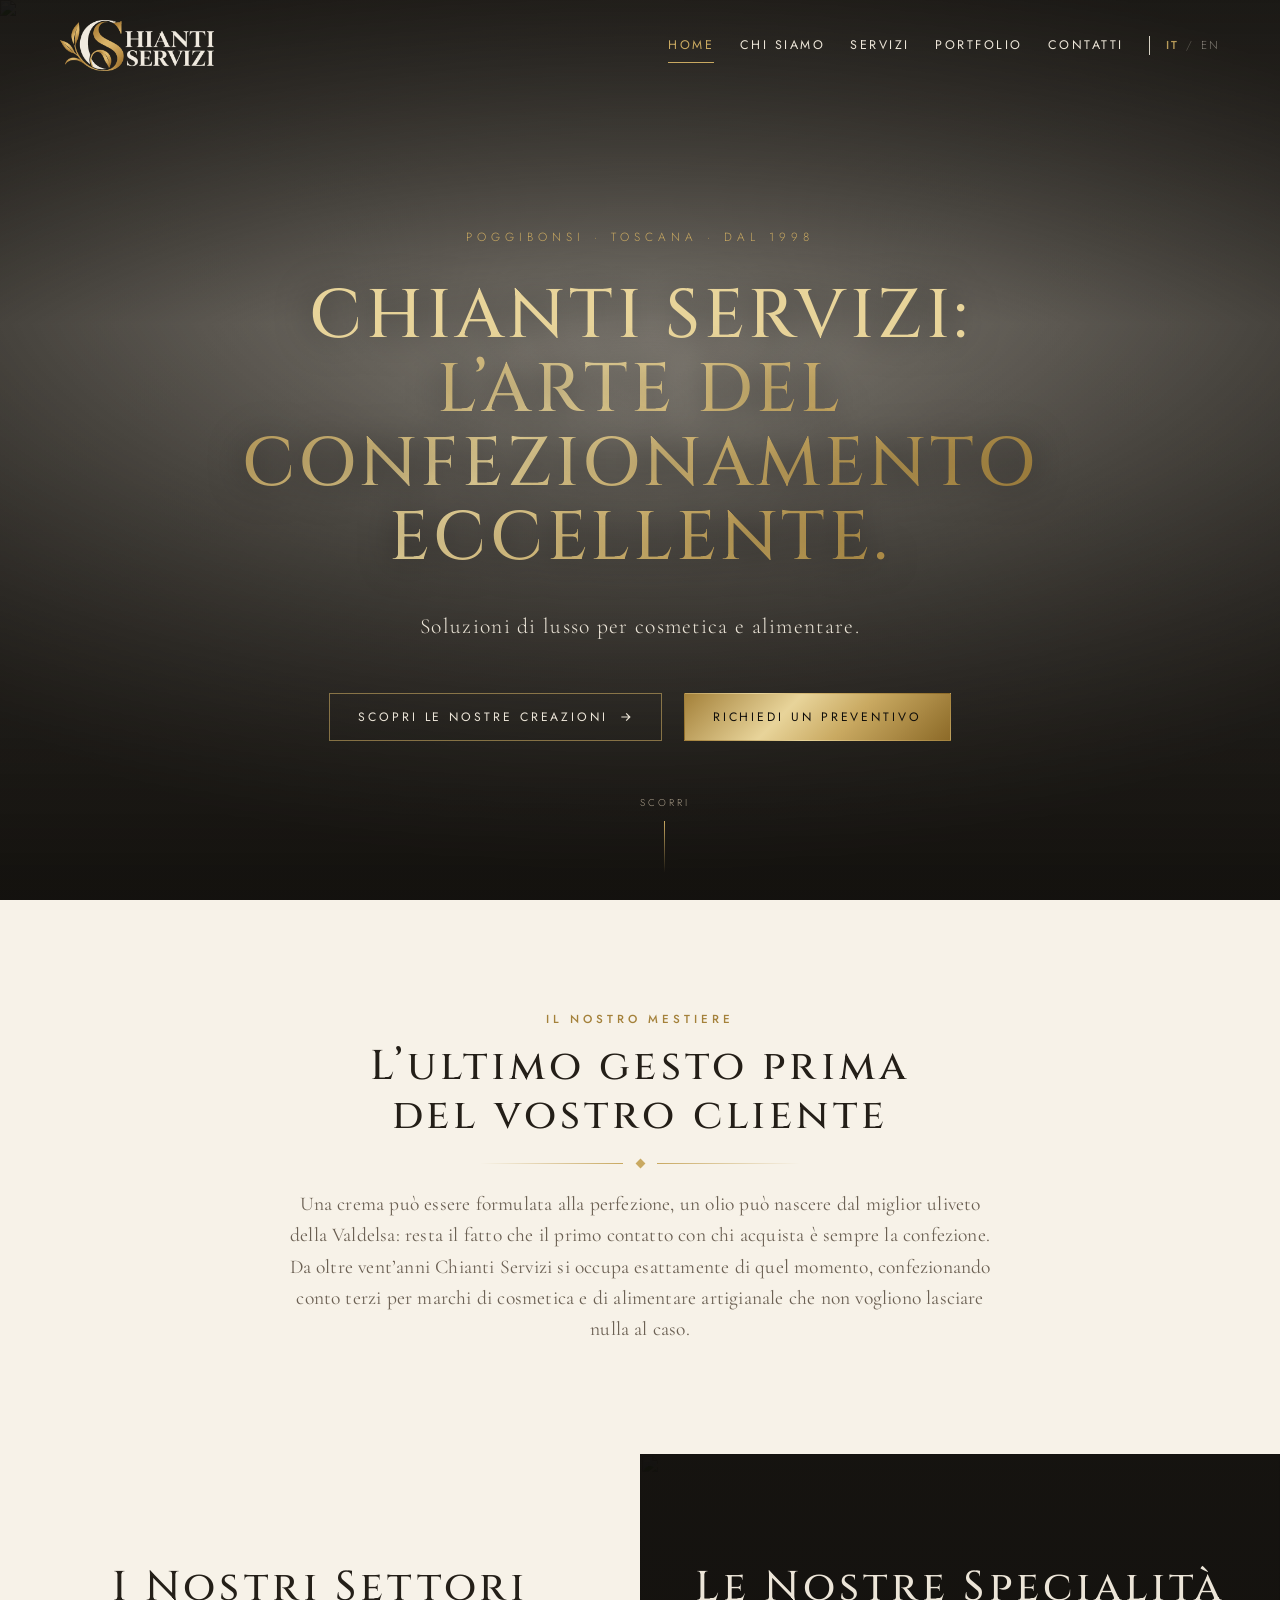
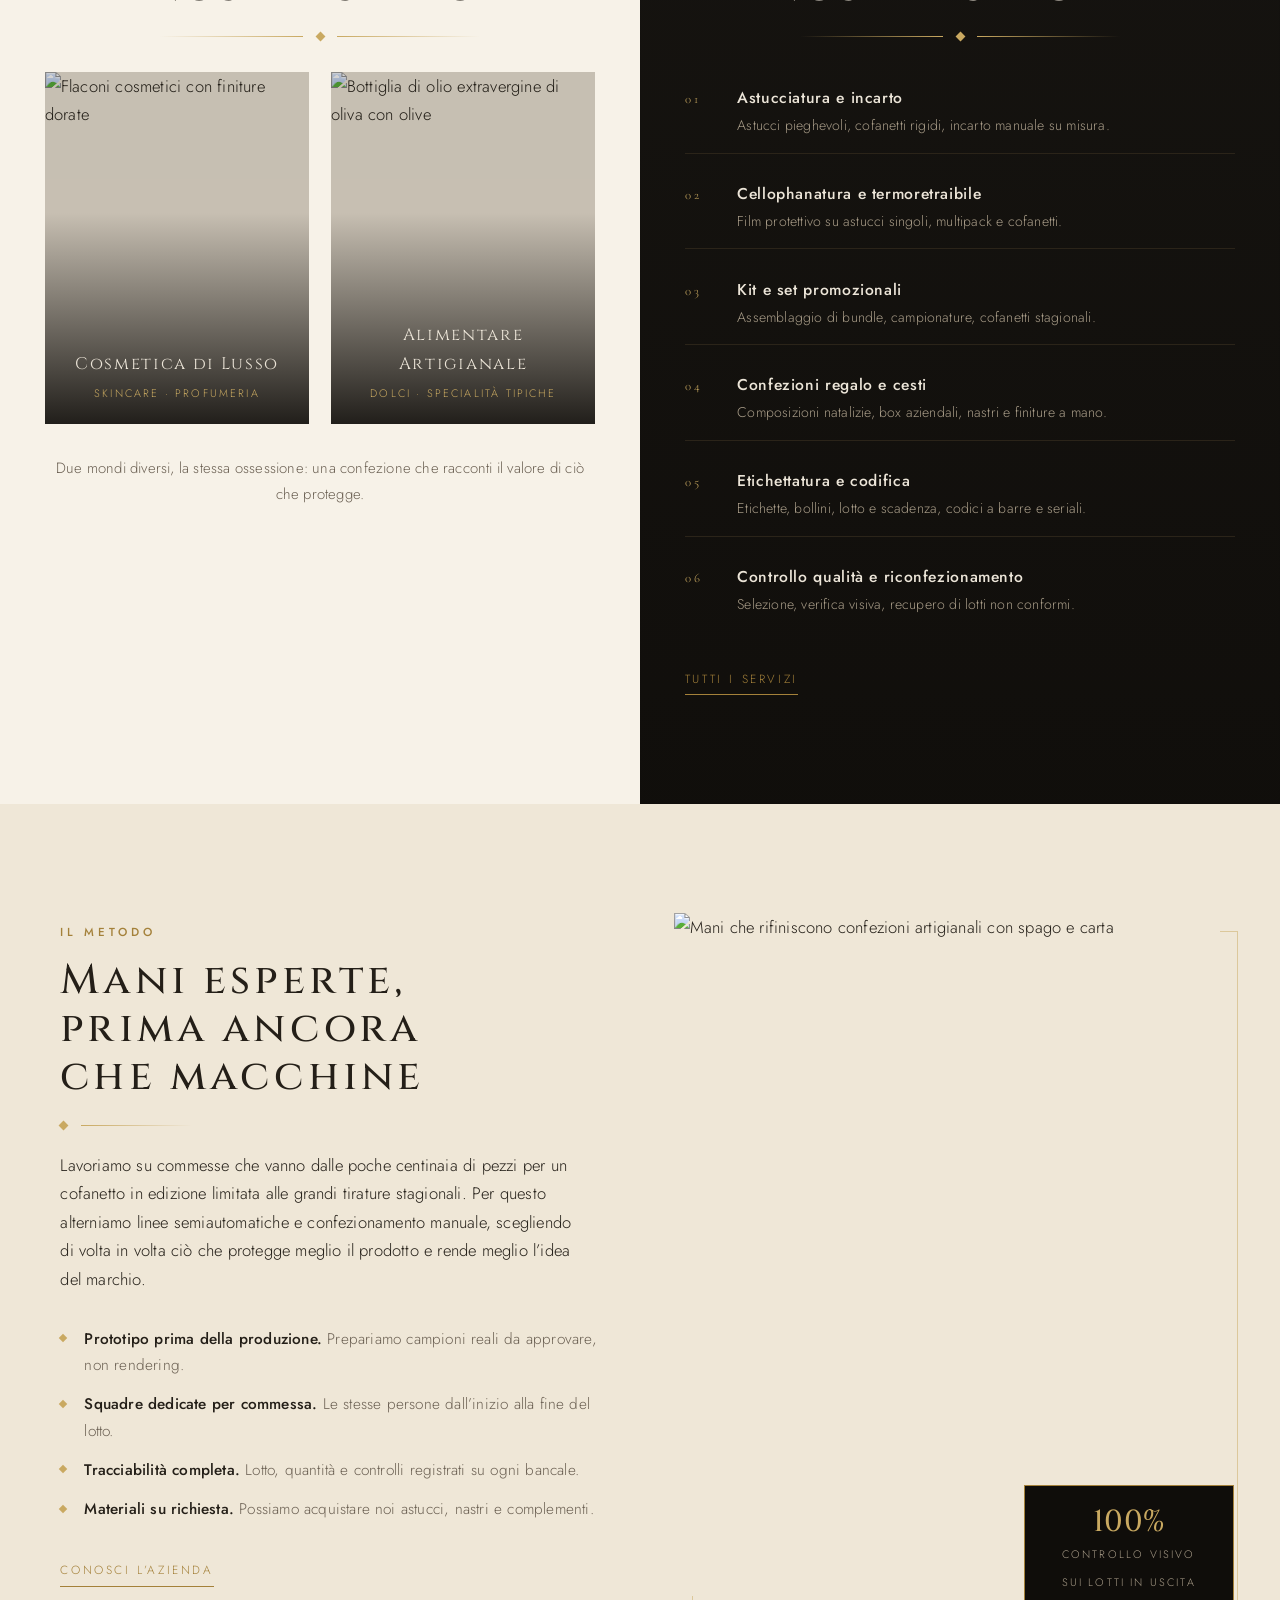
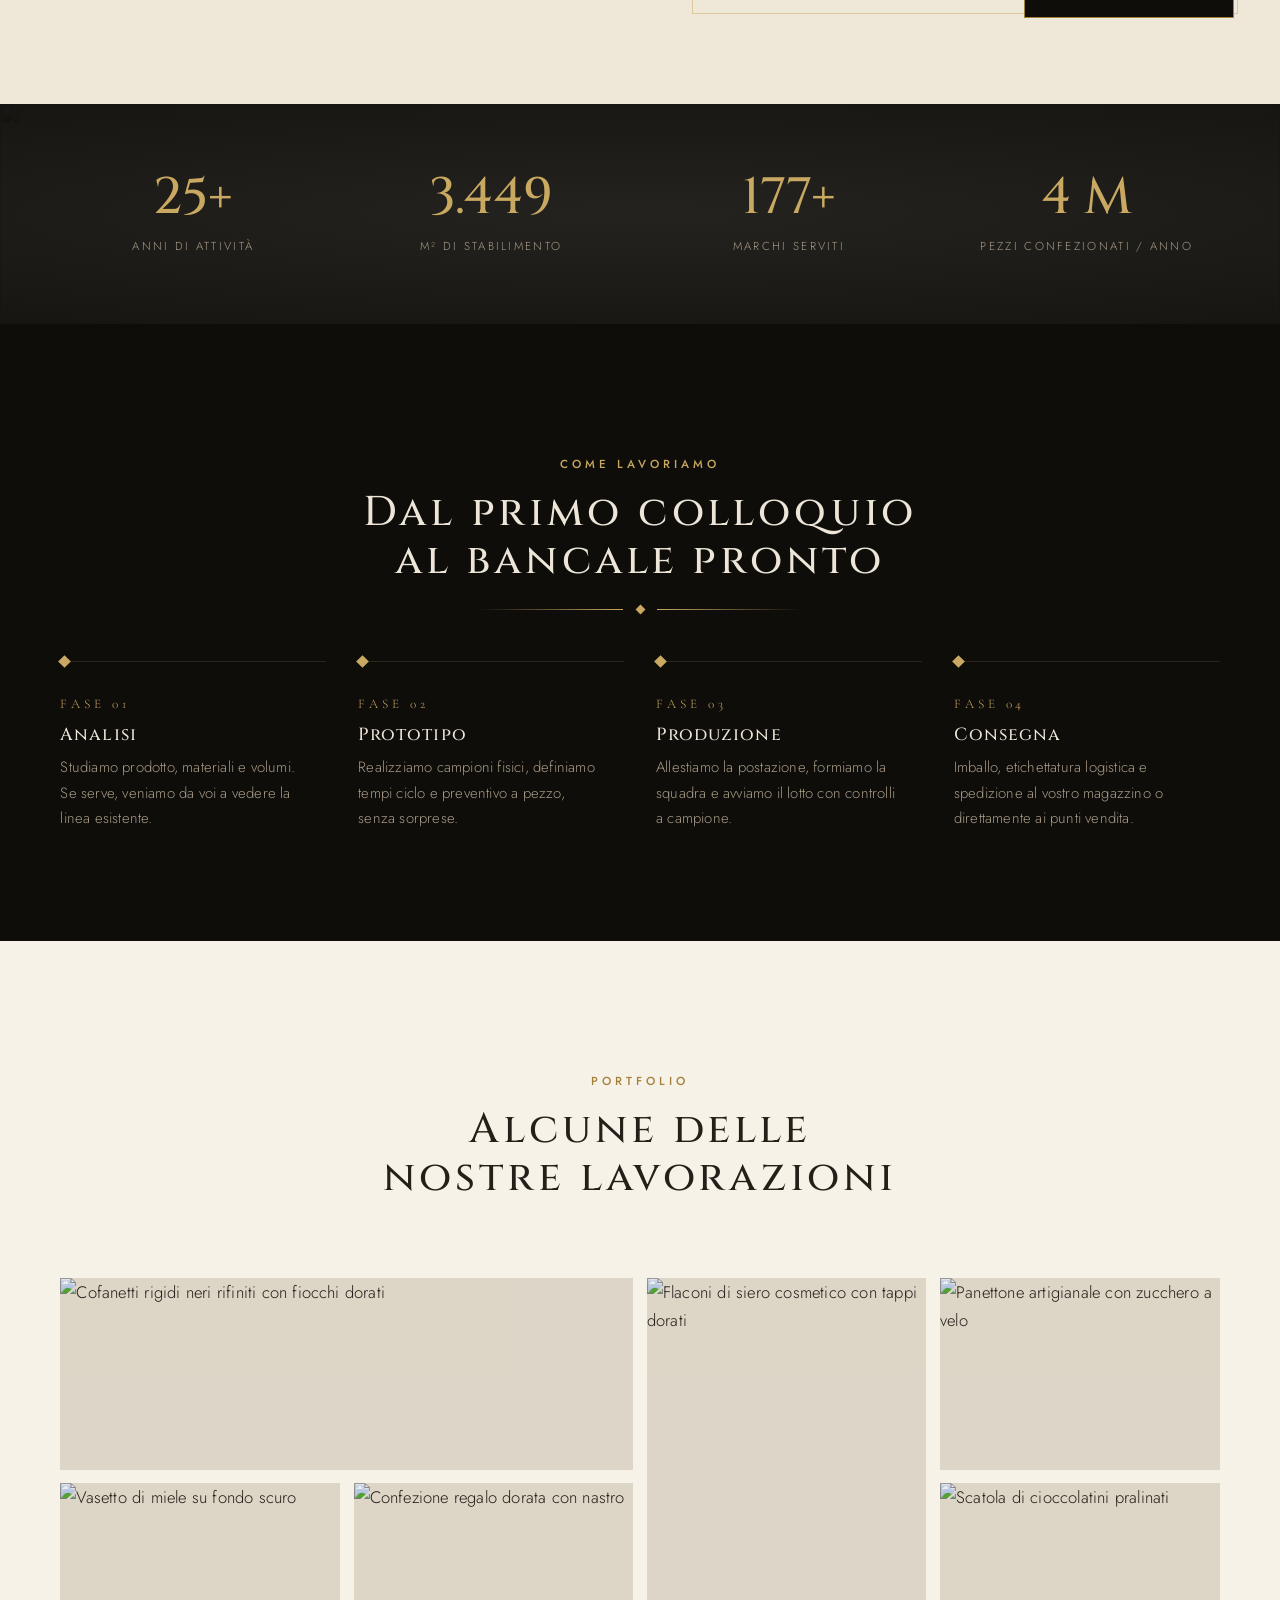
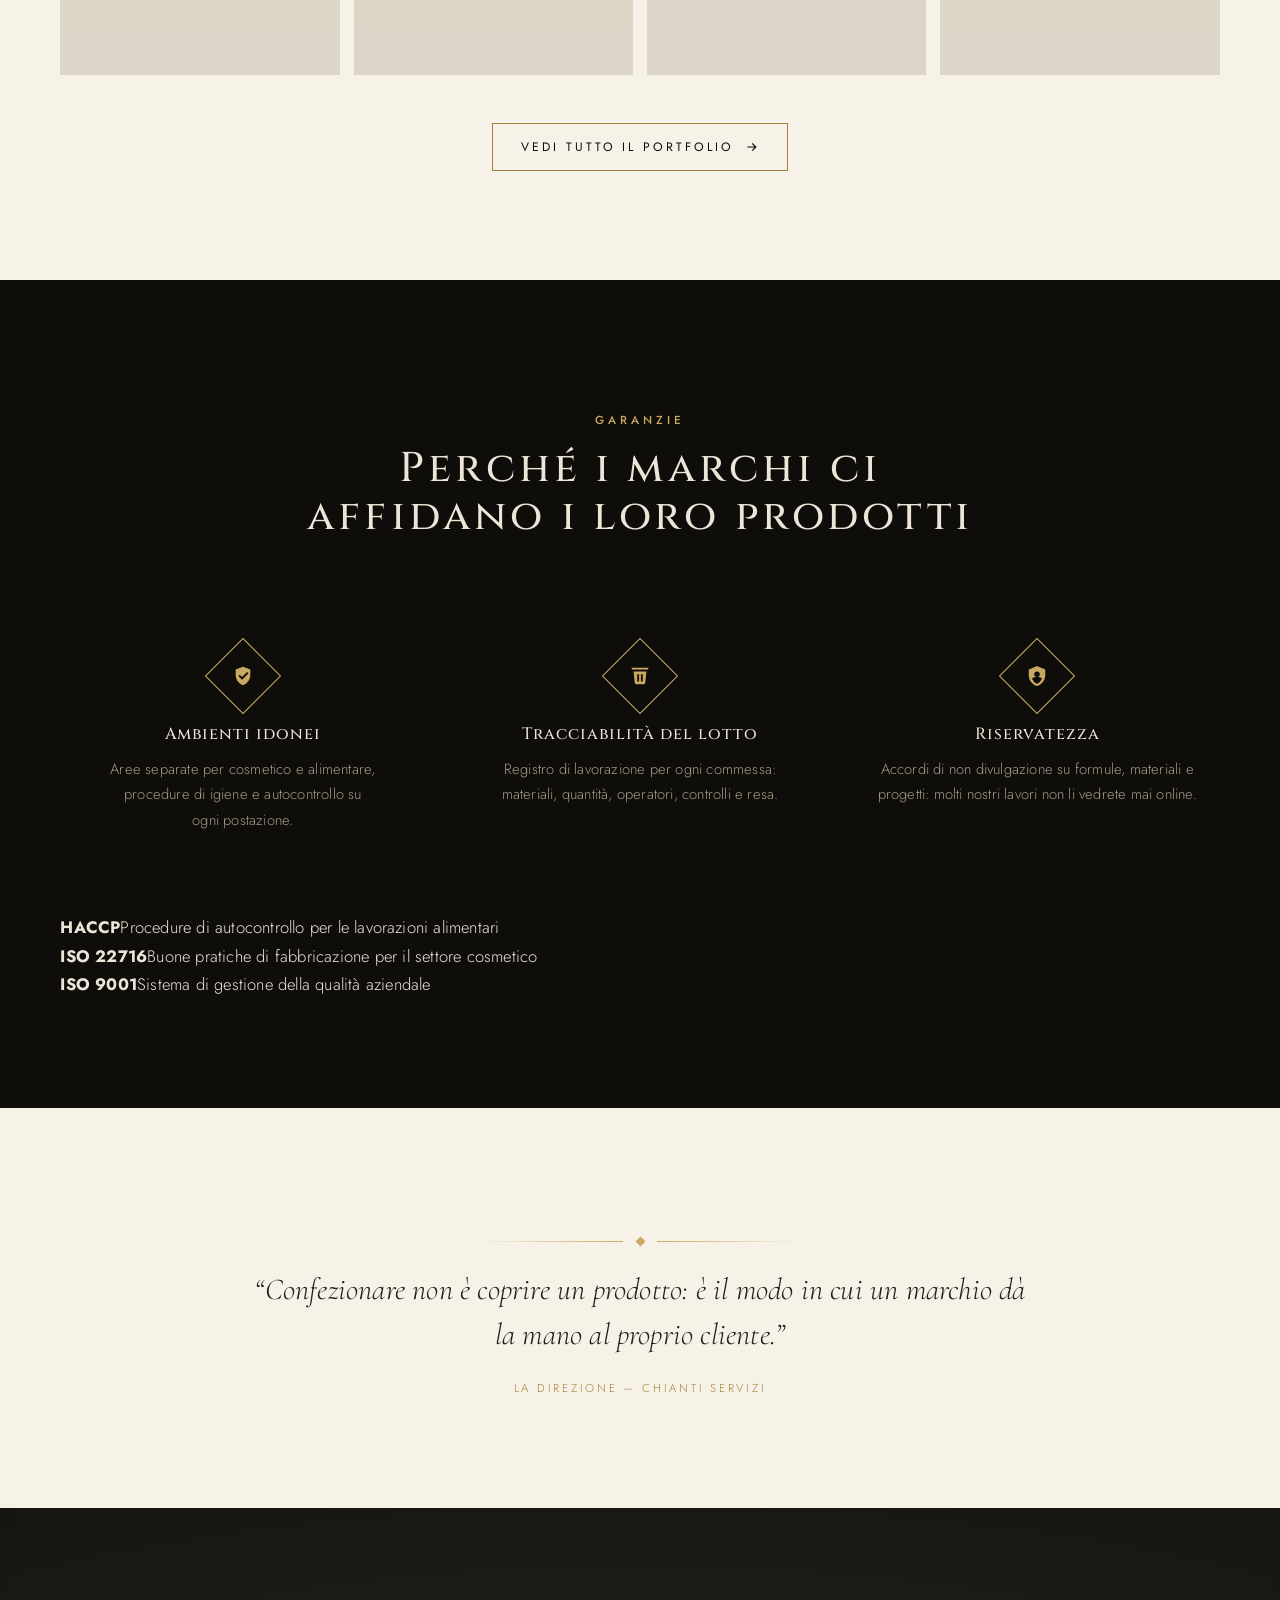
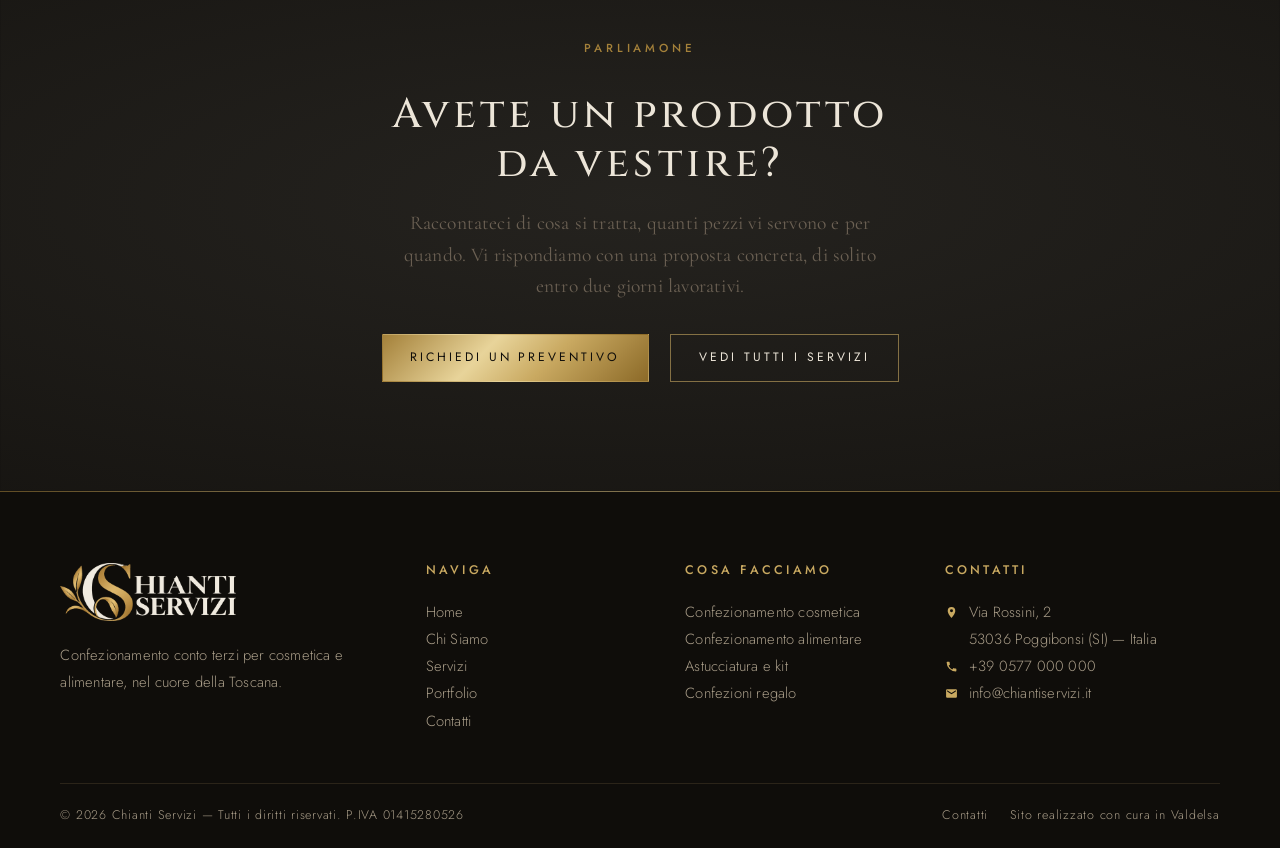
==== index.html @ 075366fb "primo push sito chianti servizi" ====
<!DOCTYPE html>
<html lang="it" class="no-js">
<head>
<meta charset="utf-8">
<meta name="viewport" content="width=device-width, initial-scale=1">
<title>Chianti Servizi | Packaging Eccellente | Cosmetica e Alimentare</title>
<meta name="description" content="Confezionamento conto terzi per cosmetica e alimentare a Poggibonsi (Siena). Astucciatura, cellophanatura, kit promozionali, cofanetti e confezioni regalo di pregio.">
<meta name="author" content="Chianti Servizi">
<meta name="theme-color" content="#0f0d0a">
<link rel="canonical" href="./index.html">
<link rel="alternate" hreflang="it" href="./index.html">
<link rel="alternate" hreflang="en" href="./en/index.html">
<link rel="icon" href="assets/img/favicon-32.png" sizes="32x32">
<link rel="apple-touch-icon" href="assets/img/apple-touch-icon.png">

<meta property="og:type" content="website">
<meta property="og:locale" content="it_IT">
<meta property="og:title" content="Chianti Servizi | L'arte del confezionamento eccellente">
<meta property="og:description" content="Soluzioni di confezionamento di lusso per cosmetica e alimentare, nel cuore della Toscana.">
<meta property="og:image" content="https://images.unsplash.com/photo-1632452479455-e3d5e3159b63?auto=format&fit=crop&w=1200&h=630&q=80">
<meta name="twitter:card" content="summary_large_image">

<link rel="preconnect" href="https://fonts.googleapis.com">
<link rel="preconnect" href="https://fonts.gstatic.com" crossorigin>
<link rel="preconnect" href="https://images.unsplash.com">
<link href="https://fonts.googleapis.com/css2?family=Cinzel:wght@400;500;600&family=Cormorant+Garamond:ital,wght@0,300;0,400;0,500;1,300;1,400&family=Jost:wght@300;400;500&display=swap" rel="stylesheet">

<link rel="stylesheet" href="assets/css/base.css">
<link rel="stylesheet" href="assets/css/layout.css">
<link rel="stylesheet" href="assets/css/components.css">
<link rel="stylesheet" href="assets/css/pages/home.css">
<script>document.documentElement.className = document.documentElement.className.replace('no-js', 'has-js');</script>

<script type="application/ld+json">
{
  "@context": "https://schema.org",
  "@type": "LocalBusiness",
  "name": "Chianti Servizi",
  "description": "Confezionamento conto terzi per il settore cosmetico e alimentare.",
  "address": {
    "@type": "PostalAddress",
    "streetAddress": "Via Rossini, 2",
    "postalCode": "53036",
    "addressLocality": "Poggibonsi",
    "addressRegion": "SI",
    "addressCountry": "IT"
  },
  "geo": { "@type": "GeoCoordinates", "latitude": 43.4686, "longitude": 11.1474 },
  "telephone": "+39 0577 000 000",
  "email": "info@chiantiservizi.it",
  "vatID": "01415280526",
  "areaServed": "IT",
  "knowsLanguage": ["it", "en"]
}
</script>
</head>

<body data-lang="it" data-base="./" data-page="home" data-header="over">

<div data-slot="header"></div>
<script src="assets/js/config.js"></script>
<script src="assets/js/layout.js"></script>

<noscript>
  <p class="noscript-nav">
    <a href="index.html">Home</a><a href="chi-siamo.html">Chi siamo</a><a href="servizi.html">Servizi</a><a href="portfolio.html">Portfolio</a><a href="contatti.html">Contatti</a>
  </p>
</noscript>

<main id="main">

  <!-- ============ HERO ============ -->
  <section class="hero">
    <div class="hero__media">
      <img src="https://images.unsplash.com/photo-1632452479455-e3d5e3159b63?auto=format&fit=crop&w=2000&q=80"
           alt="Flaconi e vasetti cosmetici con finiture dorate su fondo scuro" width="2000" height="1333" fetchpriority="high">
    </div>
    <div class="hero__content">
      <p class="hero__kicker">Poggibonsi &middot; Toscana &middot; dal 1998</p>
      <h1>Chianti Servizi: <span class="gold-text">l&rsquo;arte del confezionamento eccellente.</span></h1>
      <p class="hero__sub">Soluzioni di lusso per cosmetica e alimentare.</p>
      <div class="hero__actions">
        <a class="btn btn--light" href="portfolio.html">
          Scopri le nostre creazioni
          <svg viewBox="0 0 24 24" aria-hidden="true"><path d="M13 5l7 7-7 7-1.4-1.4 4.6-4.6H4v-2h12.2l-4.6-4.6z"/></svg>
        </a>
        <a class="btn btn--gold" href="contatti.html">Richiedi un preventivo</a>
      </div>
    </div>
    <a class="scroll-cue" href="#manifesto" aria-label="Scorri alla sezione successiva">
      <span>Scorri</span>
      <span class="scroll-cue__line" aria-hidden="true"></span>
    </a>
  </section>

  <!-- ============ MANIFESTO ============ -->
  <section class="sec sec--cream" id="manifesto">
    <div class="wrap wrap--narrow center">
      <p class="kicker" data-reveal>Il nostro mestiere</p>
      <h2 data-reveal style="--reveal-delay:80ms">L&rsquo;ultimo gesto prima del vostro cliente</h2>
      <div class="orn orn--tight" data-reveal style="--reveal-delay:140ms"><i></i></div>
      <p class="lead" data-reveal style="--reveal-delay:200ms">
        Una crema pu&ograve; essere formulata alla perfezione, un olio pu&ograve; nascere dal miglior uliveto della Valdelsa:
        resta il fatto che il primo contatto con chi acquista &egrave; sempre la confezione. Da oltre vent&rsquo;anni
        Chianti Servizi si occupa esattamente di quel momento, confezionando conto terzi per marchi
        di cosmetica e di alimentare artigianale che non vogliono lasciare nulla al caso.
      </p>
    </div>
  </section>

  <!-- ============ SETTORI + SPECIALITA ============ -->
  <section class="duo">

    <div class="duo__side duo__side--light">
      <div class="duo__inner">
        <h2 data-reveal>I Nostri Settori</h2>
        <div class="orn" data-reveal><i></i></div>
        <div class="sector-grid" data-reveal-stagger>
          <a class="sector" href="servizi.html#cosmetica" data-reveal>
            <img src="https://images.unsplash.com/photo-1631730359585-38a4935cbec4?auto=format&fit=crop&w=800&q=80"
                 alt="Flaconi cosmetici con finiture dorate" width="800" height="1067" loading="lazy">
            <span class="sector__label">Cosmetica di Lusso<small>Skincare &middot; Profumeria</small></span>
          </a>
          <a class="sector" href="servizi.html#alimentare" data-reveal>
            <img src="https://images.unsplash.com/photo-1474979266404-7eaacbcd87c5?auto=format&fit=crop&w=800&q=80"
                 alt="Bottiglia di olio extravergine di oliva con olive" width="800" height="1067" loading="lazy">
            <span class="sector__label">Alimentare Artigianale<small>Dolci &middot; Specialit&agrave; tipiche</small></span>
          </a>
        </div>
        <p class="duo__note" data-reveal>
          Due mondi diversi, la stessa ossessione: una confezione che racconti il valore di ci&ograve; che protegge.
        </p>
      </div>
    </div>

    <div class="duo__side duo__side--dark">
      <img class="duo__bg" src="https://images.unsplash.com/photo-1607344645866-009c320b63e0?auto=format&fit=crop&w=1200&q=70"
           alt="" aria-hidden="true" loading="lazy" width="1200" height="1200">
      <div class="duo__inner">
        <h2 data-reveal>Le Nostre Specialit&agrave;</h2>
        <div class="orn" data-reveal><i></i></div>
        <ul class="spec-list" data-reveal-stagger>
          <li class="spec" data-reveal><span class="spec__n">01</span><span class="spec__txt"><strong>Astucciatura e incarto</strong><span>Astucci pieghevoli, cofanetti rigidi, incarto manuale su misura.</span></span></li>
          <li class="spec" data-reveal><span class="spec__n">02</span><span class="spec__txt"><strong>Cellophanatura e termoretraibile</strong><span>Film protettivo su astucci singoli, multipack e cofanetti.</span></span></li>
          <li class="spec" data-reveal><span class="spec__n">03</span><span class="spec__txt"><strong>Kit e set promozionali</strong><span>Assemblaggio di bundle, campionature, cofanetti stagionali.</span></span></li>
          <li class="spec" data-reveal><span class="spec__n">04</span><span class="spec__txt"><strong>Confezioni regalo e cesti</strong><span>Composizioni natalizie, box aziendali, nastri e finiture a mano.</span></span></li>
          <li class="spec" data-reveal><span class="spec__n">05</span><span class="spec__txt"><strong>Etichettatura e codifica</strong><span>Etichette, bollini, lotto e scadenza, codici a barre e seriali.</span></span></li>
          <li class="spec" data-reveal><span class="spec__n">06</span><span class="spec__txt"><strong>Controllo qualit&agrave; e riconfezionamento</strong><span>Selezione, verifica visiva, recupero di lotti non conformi.</span></span></li>
        </ul>
        <p style="margin-top:var(--sp-4)"><a class="link-more" href="servizi.html">Tutti i servizi</a></p>
      </div>
    </div>

  </section>

  <!-- ============ METODO ============ -->
  <section class="sec sec--cream-soft">
    <div class="wrap">
      <div class="split split--rev-mobile">
        <div data-reveal>
          <p class="kicker">Il metodo</p>
          <h2>Mani esperte, prima ancora che macchine</h2>
          <div class="orn orn--left orn--tight"><i></i></div>
          <p style="margin-bottom:var(--sp-4)">
            Lavoriamo su commesse che vanno dalle poche centinaia di pezzi per un cofanetto in edizione limitata
            alle grandi tirature stagionali. Per questo alterniamo linee semiautomatiche e confezionamento manuale,
            scegliendo di volta in volta ci&ograve; che protegge meglio il prodotto e rende meglio l&rsquo;idea del marchio.
          </p>
          <ul class="list-check">
            <li><strong>Prototipo prima della produzione.</strong> Prepariamo campioni reali da approvare, non rendering.</li>
            <li><strong>Squadre dedicate per commessa.</strong> Le stesse persone dall&rsquo;inizio alla fine del lotto.</li>
            <li><strong>Tracciabilit&agrave; completa.</strong> Lotto, quantit&agrave; e controlli registrati su ogni bancale.</li>
            <li><strong>Materiali su richiesta.</strong> Possiamo acquistare noi astucci, nastri e complementi.</li>
          </ul>
          <p style="margin-top:var(--sp-4)"><a class="link-more" href="chi-siamo.html">Conosci l&rsquo;azienda</a></p>
        </div>
        <figure class="split__media split__frame" data-reveal style="--reveal-delay:120ms">
          <img src="https://images.unsplash.com/photo-1573568410388-4df3a20517b9?auto=format&fit=crop&w=1000&q=80"
               alt="Mani che rifiniscono confezioni artigianali con spago e carta" width="1000" height="1250" loading="lazy">
          <figcaption class="split__badge">
            <strong>100%</strong>
            <span>Controllo visivo sui lotti in uscita</span>
          </figcaption>
        </figure>
      </div>
    </div>
  </section>

  <!-- ============ NUMERI ============ -->
  <section class="sec sec--tight band">
    <img class="band__bg" src="https://images.unsplash.com/photo-1611547720347-c1ba6a7dfc8d?auto=format&fit=crop&w=1800&q=70"
         alt="" aria-hidden="true" loading="lazy" width="1800" height="1200">
    <div class="wrap">
      <div class="stats" data-reveal-stagger>
        <div class="stat" data-reveal>
          <div class="stat__value"><span data-count="25">25</span>+</div>
          <p class="stat__label">Anni di attivit&agrave;</p>
        </div>
        <div class="stat" data-reveal>
          <div class="stat__value"><span data-count="3500">3.500</span></div>
          <p class="stat__label">m&sup2; di stabilimento</p>
        </div>
        <div class="stat" data-reveal>
          <div class="stat__value"><span data-count="180">180</span>+</div>
          <p class="stat__label">Marchi serviti</p>
        </div>
        <div class="stat" data-reveal>
          <div class="stat__value"><span data-count="4">4</span> M</div>
          <p class="stat__label">Pezzi confezionati / anno</p>
        </div>
      </div>
    </div>
  </section>

  <!-- ============ PROCESSO ============ -->
  <section class="sec sec--dark">
    <div class="wrap">
      <div class="sec-head">
        <p class="kicker" data-reveal>Come lavoriamo</p>
        <h2 data-reveal>Dal primo colloquio al bancale pronto</h2>
        <div class="orn orn--tight" data-reveal><i></i></div>
      </div>
      <div class="steps" data-reveal-stagger>
        <article class="step" data-reveal>
          <span class="step__n">Fase 01</span>
          <h3>Analisi</h3>
          <p>Studiamo prodotto, materiali e volumi. Se serve, veniamo da voi a vedere la linea esistente.</p>
        </article>
        <article class="step" data-reveal>
          <span class="step__n">Fase 02</span>
          <h3>Prototipo</h3>
          <p>Realizziamo campioni fisici, definiamo tempi ciclo e preventivo a pezzo, senza sorprese.</p>
        </article>
        <article class="step" data-reveal>
          <span class="step__n">Fase 03</span>
          <h3>Produzione</h3>
          <p>Allestiamo la postazione, formiamo la squadra e avviamo il lotto con controlli a campione.</p>
        </article>
        <article class="step" data-reveal>
          <span class="step__n">Fase 04</span>
          <h3>Consegna</h3>
          <p>Imballo, etichettatura logistica e spedizione al vostro magazzino o direttamente ai punti vendita.</p>
        </article>
      </div>
    </div>
  </section>

  <!-- ============ PORTFOLIO PREVIEW ============ -->
  <section class="sec sec--cream">
    <div class="wrap">
      <div class="sec-head">
        <p class="kicker" data-reveal>Portfolio</p>
        <h2 data-reveal>Alcune delle nostre lavorazioni</h2>
        <div class="orn orn--tight" data-reveal><i></i></div>
      </div>
      <div class="mosaic" data-reveal>
        <a class="mosaic__wide" href="portfolio.html">
          <img src="https://images.unsplash.com/photo-1697717657359-46433ee8497c?auto=format&fit=crop&w=1200&q=80"
               alt="Cofanetti rigidi neri rifiniti con fiocchi dorati" width="1200" height="800" loading="lazy">
          <figcaption>Cofanetti rigidi</figcaption>
        </a>
        <a class="mosaic__tall" href="portfolio.html">
          <img src="https://images.unsplash.com/photo-1636740599648-ae84f705fc2e?auto=format&fit=crop&w=800&q=80"
               alt="Flaconi di siero cosmetico con tappi dorati" width="800" height="1200" loading="lazy">
          <figcaption>Sieri e skincare</figcaption>
        </a>
        <a href="portfolio.html">
          <img src="https://images.unsplash.com/photo-1481391145929-5bcf567d5211?auto=format&fit=crop&w=800&q=80"
               alt="Panettone artigianale con zucchero a velo" width="800" height="800" loading="lazy">
          <figcaption>Lievitati da ricorrenza</figcaption>
        </a>
        <a href="portfolio.html">
          <img src="https://images.unsplash.com/photo-1471943311424-646960669fbc?auto=format&fit=crop&w=800&q=80"
               alt="Vasetto di miele su fondo scuro" width="800" height="800" loading="lazy">
          <figcaption>Specialit&agrave; gastronomiche</figcaption>
        </a>
        <a href="portfolio.html">
          <img src="https://images.unsplash.com/photo-1513885045260-6b3086b24c17?auto=format&fit=crop&w=800&q=80"
               alt="Confezione regalo dorata con nastro" width="800" height="800" loading="lazy">
          <figcaption>Confezioni regalo</figcaption>
        </a>
        <a href="portfolio.html">
          <img src="https://images.unsplash.com/photo-1573013792262-761a3e17fb39?auto=format&fit=crop&w=800&q=80"
               alt="Scatola di cioccolatini pralinati" width="800" height="800" loading="lazy">
          <figcaption>Praline e cioccolato</figcaption>
        </a>
      </div>
      <p class="center" style="margin-top:var(--sp-5)">
        <a class="btn" href="portfolio.html">Vedi tutto il portfolio
          <svg viewBox="0 0 24 24" aria-hidden="true"><path d="M13 5l7 7-7 7-1.4-1.4 4.6-4.6H4v-2h12.2l-4.6-4.6z"/></svg>
        </a>
      </p>
    </div>
  </section>

  <!-- ============ QUALITA ============ -->
  <section class="sec sec--dark">
    <div class="wrap">
      <div class="sec-head">
        <p class="kicker" data-reveal>Garanzie</p>
        <h2 data-reveal>Perch&eacute; i marchi ci affidano i loro prodotti</h2>
        <div class="orn orn--tight" data-reveal><i></i></div>
      </div>
      <div class="quality" data-reveal-stagger>
        <div class="quality__item" data-reveal>
          <div class="icon-badge" style="margin-inline:auto">
            <svg viewBox="0 0 24 24" aria-hidden="true"><path d="M12 2 4 5v6c0 5 3.4 9.7 8 11 4.6-1.3 8-6 8-11V5l-8-3zm-1 14-4-4 1.4-1.4L11 13.2l5.6-5.6L18 9l-7 7z"/></svg>
          </div>
          <h3>Ambienti idonei</h3>
          <p>Aree separate per cosmetico e alimentare, procedure di igiene e autocontrollo su ogni postazione.</p>
        </div>
        <div class="quality__item" data-reveal>
          <div class="icon-badge" style="margin-inline:auto">
            <svg viewBox="0 0 24 24" aria-hidden="true"><path d="M3 3h18v2H3V3zm2 4h14l-1.2 12.1a2 2 0 0 1-2 1.9H8.2a2 2 0 0 1-2-1.9L5 7zm4 3v8h2v-8H9zm4 0v8h2v-8h-2z"/></svg>
          </div>
          <h3>Tracciabilit&agrave; del lotto</h3>
          <p>Registro di lavorazione per ogni commessa: materiali, quantit&agrave;, operatori, controlli e resa.</p>
        </div>
        <div class="quality__item" data-reveal>
          <div class="icon-badge" style="margin-inline:auto">
            <svg viewBox="0 0 24 24" aria-hidden="true"><path d="M12 1 3 5v6c0 5.5 3.8 10.7 9 12 5.2-1.3 9-6.5 9-12V5l-9-4zm0 6a3 3 0 1 1 0 6 3 3 0 0 1 0-6zm0 13.5c-2.5-.8-4.6-3.2-5.4-6 1.5-1 3.4-1.5 5.4-1.5s3.9.5 5.4 1.5c-.8 2.8-2.9 5.2-5.4 6z"/></svg>
          </div>
          <h3>Riservatezza</h3>
          <p>Accordi di non divulgazione su formule, materiali e progetti: molti nostri lavori non li vedrete mai online.</p>
        </div>
      </div>
      <div class="certs" style="margin-top:var(--sp-5)" data-reveal-stagger>
        <div class="cert" data-reveal><strong>HACCP</strong><span>Procedure di autocontrollo per le lavorazioni alimentari</span></div>
        <div class="cert" data-reveal><strong>ISO 22716</strong><span>Buone pratiche di fabbricazione per il settore cosmetico</span></div>
        <div class="cert" data-reveal><strong>ISO 9001</strong><span>Sistema di gestione della qualit&agrave; aziendale</span></div>
      </div>
    </div>
  </section>

  <!-- ============ CITAZIONE ============ -->
  <section class="sec sec--cream">
    <div class="wrap">
      <figure class="quote" data-reveal>
        <div class="orn orn--tight"><i></i></div>
        <blockquote>&ldquo;Confezionare non &egrave; coprire un prodotto: &egrave; il modo in cui un marchio d&agrave; la mano al proprio cliente.&rdquo;</blockquote>
        <figcaption>La direzione &mdash; Chianti Servizi</figcaption>
      </figure>
    </div>
  </section>

  <!-- ============ CTA ============ -->
  <section class="sec band">
    <img class="band__bg" src="https://images.unsplash.com/photo-1592903297149-37fb25202dfa?auto=format&fit=crop&w=1600&q=70"
         alt="" aria-hidden="true" loading="lazy" width="1600" height="1067">
    <div class="wrap">
      <div class="cta-final" data-reveal>
        <p class="kicker">Parliamone</p>
        <h2>Avete un prodotto da vestire?</h2>
        <p class="lead">Raccontateci di cosa si tratta, quanti pezzi vi servono e per quando. Vi rispondiamo con una proposta concreta, di solito entro due giorni lavorativi.</p>
        <div class="cta-actions">
          <a class="btn btn--gold" href="contatti.html">Richiedi un preventivo</a>
          <a class="btn btn--light" href="servizi.html">Vedi tutti i servizi</a>
        </div>
      </div>
    </div>
  </section>

</main>

<div data-slot="footer"></div>

<script src="assets/js/ui.js" defer></script>
</body>
</html>
---- assets/css/base.css ----
/* ============================================================
   CHIANTI SERVIZI — base.css
   Reset, design tokens, tipografia, utility.
   Caricato per primo su OGNI pagina.
   ============================================================ */

/* ---------- 1. Design tokens ---------- */
:root {
  /* Colori — fondo */
  --c-ink:        #0f0d0a;   /* nero caldo, sezioni scure */
  --c-ink-soft:   #171410;   /* nero elevato (card su scuro) */
  --c-ink-line:   #2b2419;   /* bordi su scuro */
  --c-cream:      #f7f2e8;   /* crema, sezioni chiare */
  --c-cream-soft: #efe7d7;   /* crema profonda (card su chiaro) */
  --c-cream-line: #ded2bb;   /* bordi su chiaro */

  /* Colori — oro */
  --c-gold:       #c9a961;
  --c-gold-deep:  #a4813a;
  --c-gold-light: #e8d49a;
  --grad-gold: linear-gradient(135deg, #a4813a 0%, #e8d49a 38%, #c9a961 62%, #8c6a28 100%);

  /* Colori — testo */
  --t-on-dark:      #ece5d8;
  --t-on-dark-mute: #a89c88;
  --t-on-light:     #241f18;
  --t-on-light-mute:#6b6053;

  /* Tipografia */
  --f-display: 'Cinzel', 'Trajan Pro', 'Times New Roman', serif;
  --f-serif:   'Cormorant Garamond', Georgia, 'Times New Roman', serif;
  --f-body:    'Jost', 'Segoe UI', system-ui, -apple-system, sans-serif;

  /* Scala fluida */
  --fs-hero:  clamp(1.72rem, .85rem + 4.3vw, 5rem);
  --fs-h1:    clamp(1.9rem, 1.2rem + 2.9vw, 3.5rem);
  --fs-h2:    clamp(1.55rem, 1.1rem + 1.9vw, 2.6rem);
  --fs-h3:    clamp(1.15rem, 0.98rem + 0.75vw, 1.5rem);
  --fs-lead:  clamp(1rem, 0.94rem + 0.36vw, 1.22rem);
  --fs-body:  clamp(0.95rem, 0.92rem + 0.16vw, 1.04rem);
  --fs-small: 0.82rem;
  --ls-display: 0.1em;
  --ls-kicker:  0.34em;

  /* Spaziature */
  --sp-1: 0.5rem;  --sp-2: 0.85rem; --sp-3: 1.35rem;
  --sp-4: 2rem;    --sp-5: 3rem;    --sp-6: 4.5rem;
  --sp-section: clamp(3.5rem, 2rem + 6vw, 7.5rem);
  --wrap: 1240px;
  --wrap-narrow: 800px;
  --gutter: clamp(1.15rem, 0.6rem + 2.4vw, 3rem);

  /* Altro */
  --header-h: 92px;
  --header-h-sticky: 68px;
  --radius: 2px;
  --shadow-soft: 0 18px 46px -22px rgba(0,0,0,.55);
  --shadow-lift: 0 30px 60px -26px rgba(0,0,0,.6);
  --ease: cubic-bezier(.22,.61,.36,1);
  --t-fast: .25s var(--ease);
  --t-med:  .45s var(--ease);
}

/* ---------- 2. Reset ---------- */
*, *::before, *::after { box-sizing: border-box; }
* { margin: 0; }
html {
  -webkit-text-size-adjust: 100%;
  scroll-behavior: smooth;
  scroll-padding-top: calc(var(--header-h-sticky) + 12px);
}
body {
  background: var(--c-cream);
  color: var(--t-on-light);
  font-family: var(--f-body);
  font-size: var(--fs-body);
  font-weight: 300;
  line-height: 1.72;
  letter-spacing: .012em;
  -webkit-font-smoothing: antialiased;
  text-rendering: optimizeLegibility;
  overflow-x: hidden;
}
img, picture, svg, video { display: block; max-width: 100%; }
img { height: auto; background: var(--c-cream-soft); }
input, button, textarea, select { font: inherit; color: inherit; }
button { background: none; border: 0; cursor: pointer; }
a { color: inherit; text-decoration: none; }
ul, ol { list-style: none; padding: 0; }
table { border-collapse: collapse; }
:focus-visible {
  outline: 2px solid var(--c-gold);
  outline-offset: 3px;
  border-radius: 2px;
}

/* ---------- 3. Tipografia ---------- */
h1, h2, h3, h4 {
  font-family: var(--f-display);
  font-weight: 500;
  line-height: 1.16;
  letter-spacing: var(--ls-display);
  text-wrap: balance;
}
h1 { font-size: var(--fs-h1); }
h2 { font-size: var(--fs-h2); }
h3 { font-size: var(--fs-h3); letter-spacing: .06em; }
p { text-wrap: pretty; }

.kicker {
  display: block;
  font-family: var(--f-body);
  font-size: clamp(.66rem, .6rem + .16vw, .76rem);
  font-weight: 500;
  letter-spacing: var(--ls-kicker);
  text-transform: uppercase;
  color: var(--c-gold-deep);
  margin-bottom: var(--sp-2);
}
.on-dark .kicker, .sec--dark .kicker { color: var(--c-gold); }

.lead {
  font-size: var(--fs-lead);
  font-family: var(--f-serif);
  font-weight: 400;
  line-height: 1.6;
  color: var(--t-on-light-mute);
  letter-spacing: .01em;
}
.sec--dark .lead, .on-dark .lead { color: var(--t-on-dark-mute); }

.gold-text {
  background: var(--grad-gold);
  -webkit-background-clip: text;
  background-clip: text;
  color: transparent;
}
.italic-accent {
  font-family: var(--f-serif);
  font-style: italic;
  font-weight: 400;
  letter-spacing: .01em;
  text-transform: none;
}

/* ---------- 3b. Niente scroll orizzontale ----------
   Gli elementi di una griglia hanno min-width:auto, cioe la larghezza
   minima del contenuto: una parola lunga come CONFEZIONAMENTO allargherebbe
   la griglia oltre lo schermo. Queste due regole lo impediscono. */
.hero__content, .duo__inner, .wrap,
.split > *, .grid > *, .stats > *, .steps > *, .ops > *, .values > *,
.flow > *, .faq-wrap > *, .contact-grid > *, .sector-block > * {
  min-width: 0;
}
h1, h2, h3, h4, p, li, dd, dt, td, th { overflow-wrap: break-word; }

/* ---------- 4. Utility ---------- */
.wrap { width: 100%; max-width: var(--wrap); margin-inline: auto; padding-inline: var(--gutter); }
.wrap--narrow { max-width: var(--wrap-narrow); }
.center { text-align: center; }
.sr-only {
  position: absolute; width: 1px; height: 1px; padding: 0;
  margin: -1px; overflow: hidden; clip: rect(0 0 0 0); white-space: nowrap; border: 0;
}
.skip-link {
  position: absolute; top: -100px; left: var(--sp-3); z-index: 999;
  background: var(--c-ink); color: var(--c-gold);
  padding: var(--sp-2) var(--sp-3); letter-spacing: .12em;
  font-size: var(--fs-small); text-transform: uppercase;
}
.skip-link:focus { top: var(--sp-2); }
.noscript-nav {
  background: var(--c-ink); color: var(--t-on-dark);
  padding: var(--sp-3) var(--gutter); text-align: center;
  font-size: var(--fs-small); letter-spacing: .1em; text-transform: uppercase;
}
.noscript-nav a { color: var(--c-gold); margin-inline: .6rem; }

/* ---------- 5. Sezioni ---------- */
.sec { padding-block: var(--sp-section); position: relative; }
.sec--tight { padding-block: calc(var(--sp-section) * .62); }
.sec--cream { background: var(--c-cream); }
.sec--cream-soft { background: var(--c-cream-soft); }
.sec--dark { background: var(--c-ink); color: var(--t-on-dark); }
.sec--dark h1, .sec--dark h2, .sec--dark h3 { color: var(--t-on-dark); }
.sec-head { max-width: 720px; margin-inline: auto; margin-bottom: var(--sp-5); text-align: center; }
.sec-head--left { margin-inline: 0; text-align: left; }
.sec-head p { margin-top: var(--sp-3); }

/* ---------- 6. Animazione di ingresso ---------- */
[data-reveal] {
  opacity: 0;
  transform: translateY(26px);
  transition: opacity .85s var(--ease), transform .85s var(--ease);
  transition-delay: var(--reveal-delay, 0ms);
}
[data-reveal].is-visible { opacity: 1; transform: none; }
.no-js [data-reveal] { opacity: 1; transform: none; }

@media (prefers-reduced-motion: reduce) {
  html { scroll-behavior: auto; }
  *, *::before, *::after {
    animation-duration: .01ms !important; animation-iteration-count: 1 !important;
    transition-duration: .01ms !important; scroll-behavior: auto !important;
  }
  [data-reveal] { opacity: 1; transform: none; }
}
---- assets/css/layout.css ----
/* ============================================================
   CHIANTI SERVIZI — layout.css
   Header, navigazione, menu mobile, footer, hero di pagina.
   Questi blocchi sono generati da assets/js/layout.js.
   ============================================================ */

/* ---------- Header ---------- */
.site-header {
  position: fixed; inset: 0 0 auto 0; z-index: 100;
  height: var(--header-h);
  display: flex; align-items: center;
  background: transparent;
  transition: height var(--t-med), background var(--t-med),
              box-shadow var(--t-med), border-color var(--t-med);
  border-bottom: 1px solid transparent;
}
.site-header__inner {
  width: 100%; max-width: var(--wrap); margin-inline: auto;
  padding-inline: var(--gutter);
  display: flex; align-items: center; justify-content: space-between; gap: var(--sp-3);
}
/* Su pagine con hero scuro parte trasparente, con testo chiaro */
.site-header--over { color: var(--t-on-dark); }
.site-header.is-stuck {
  height: var(--header-h-sticky);
  background: rgba(247,242,232,.96);
  backdrop-filter: blur(14px);
  -webkit-backdrop-filter: blur(14px);
  border-bottom-color: var(--c-cream-line);
  box-shadow: 0 10px 34px -28px rgba(0,0,0,.7);
  color: var(--t-on-light);
}
/* Pagine senza hero a tutto schermo: header solido da subito */
.site-header--solid {
  position: sticky; height: var(--header-h-sticky);
  background: rgba(247,242,232,.96);
  backdrop-filter: blur(14px); -webkit-backdrop-filter: blur(14px);
  border-bottom-color: var(--c-cream-line);
  color: var(--t-on-light);
}

/* ---------- Logo ----------
   Due file PNG con lettering scuro o chiaro: il contesto decide quale
   mostrare. Vedi logoMark() in assets/js/layout.js. */
.logo { display: flex; align-items: center; flex-shrink: 0; }
.logo__img {
  height: clamp(42px, 38px + 1vw, 54px); width: auto;
  background: none; /* il PNG e trasparente: niente placeholder dietro */
  transition: height var(--t-med);
}
.is-stuck .logo__img, .site-header--solid .logo__img { height: 38px; }
.logo__img--on-dark { display: none; }

/* fondi scuri: header trasparente sopra l'hero, footer, menu mobile */
.site-header--over:not(.is-stuck) .logo__img--on-dark,
.site-footer .logo__img--on-dark { display: block; }
.site-header--over:not(.is-stuck) .logo__img--on-light,
.site-footer .logo__img--on-light { display: none; }

.site-footer .logo__img { height: 58px; }

/* ---------- Nav desktop ---------- */
.nav { display: flex; align-items: center; gap: clamp(1rem, .3rem + 1.6vw, 2.1rem); }
.nav__link {
  position: relative;
  font-size: .78rem; font-weight: 400;
  letter-spacing: .2em; text-transform: uppercase;
  padding-block: .45rem; white-space: nowrap;
  transition: color var(--t-fast);
}
.nav__link::after {
  content: ''; position: absolute; left: 0; bottom: 0;
  width: 100%; height: 1px; background: var(--c-gold);
  transform: scaleX(0); transform-origin: right;
  transition: transform var(--t-med);
}
.nav__link:hover { color: var(--c-gold); }
.nav__link:hover::after { transform: scaleX(1); transform-origin: left; }
.nav__link.is-current { color: var(--c-gold-deep); }
.site-header--over:not(.is-stuck) .nav__link.is-current { color: var(--c-gold); }
.nav__link.is-current::after { transform: scaleX(1); }

/* ---------- Switcher lingua ---------- */
.lang {
  display: flex; align-items: center; gap: .45rem;
  font-size: .72rem; letter-spacing: .16em; text-transform: uppercase;
  padding-left: clamp(.6rem, .2rem + 1vw, 1.4rem);
  border-left: 1px solid currentColor;
  opacity: .9;
}
.lang__item { opacity: .55; transition: opacity var(--t-fast), color var(--t-fast); }
.lang__item:hover { opacity: 1; color: var(--c-gold); }
.lang__item.is-active { opacity: 1; color: var(--c-gold-deep); font-weight: 500; }
.site-header--over:not(.is-stuck) .lang__item.is-active { color: var(--c-gold); }
.lang__sep { opacity: .35; }

/* ---------- Toggle mobile ---------- */
.burger {
  display: none; width: 44px; height: 44px; position: relative; z-index: 210;
  margin-right: -10px;
}
.burger span {
  position: absolute; left: 10px; width: 24px; height: 1.5px;
  background: currentColor;
  transition: transform var(--t-med), opacity var(--t-fast), width var(--t-med);
}
.burger span:nth-child(1) { top: 16px; }
.burger span:nth-child(2) { top: 22px; width: 17px; }
.burger span:nth-child(3) { top: 28px; }
.is-menu-open .burger { color: var(--t-on-dark); }
.is-menu-open .burger span:nth-child(1) { transform: translateY(6px) rotate(45deg); }
.is-menu-open .burger span:nth-child(2) { opacity: 0; }
.is-menu-open .burger span:nth-child(3) { transform: translateY(-6px) rotate(-45deg); }

/* ---------- Menu mobile ---------- */
.mobile-menu {
  position: fixed; inset: 0; z-index: 200;
  background: var(--c-ink); color: var(--t-on-dark);
  display: flex; flex-direction: column; justify-content: center;
  padding: var(--sp-6) var(--gutter) var(--sp-5);
  opacity: 0; visibility: hidden;
  clip-path: circle(0% at calc(100% - 42px) 46px);
  transition: clip-path .6s var(--ease), opacity .35s var(--ease), visibility .6s;
}
.mobile-menu.is-open { opacity: 1; visibility: visible; clip-path: circle(150% at calc(100% - 42px) 46px); }
.mobile-menu__list { display: flex; flex-direction: column; gap: clamp(.4rem, .1rem + 1.4vh, 1rem); }
.mobile-menu__link {
  font-family: var(--f-display); font-size: clamp(1.35rem, 1rem + 3.2vw, 2.1rem);
  letter-spacing: .1em; text-transform: uppercase;
  padding-block: .3rem;
  opacity: 0; transform: translateX(-18px);
  transition: opacity .5s var(--ease), transform .5s var(--ease), color var(--t-fast);
}
.mobile-menu.is-open .mobile-menu__link { opacity: 1; transform: none; }
.mobile-menu__link.is-current, .mobile-menu__link:hover { color: var(--c-gold); }
.mobile-menu__foot {
  margin-top: var(--sp-5); padding-top: var(--sp-4);
  border-top: 1px solid var(--c-ink-line);
  display: flex; flex-wrap: wrap; gap: var(--sp-3) var(--sp-4);
  justify-content: space-between; align-items: center;
  font-size: var(--fs-small); letter-spacing: .1em;
}
.mobile-menu__foot a:hover { color: var(--c-gold); }
.mobile-menu .lang { border-left: 0; padding-left: 0; }

@media (max-width: 960px) {
  .nav, .site-header .lang { display: none; }
  .burger { display: block; }
}

/* ---------- Hero di pagina (pagine interne) ---------- */
.page-hero {
  position: relative; min-height: clamp(300px, 46vh, 460px);
  display: grid; align-items: end;
  padding-top: calc(var(--header-h-sticky) + var(--sp-5));
  padding-bottom: var(--sp-5);
  background: var(--c-ink); color: var(--t-on-dark); overflow: hidden;
}
.page-hero__bg {
  position: absolute; inset: 0; width: 100%; height: 100%;
  object-fit: cover; opacity: .42; filter: saturate(.72) contrast(1.05);
}
.page-hero::after {
  content: ''; position: absolute; inset: 0;
  background: linear-gradient(180deg, rgba(15,13,10,.86) 0%, rgba(15,13,10,.5) 45%, rgba(15,13,10,.94) 100%);
}
.page-hero__inner { position: relative; z-index: 2; }
.page-hero h1 { margin-top: var(--sp-2); }
.page-hero .lead { margin-top: var(--sp-3); max-width: 60ch; }

/* ---------- Breadcrumb ---------- */
.crumbs {
  font-size: .72rem; letter-spacing: .18em; text-transform: uppercase;
  color: var(--t-on-dark-mute); display: flex; flex-wrap: wrap; gap: .5rem; align-items: center;
}
.crumbs a:hover { color: var(--c-gold); }
.crumbs span[aria-hidden] { color: var(--c-gold); opacity: .65; }

/* ---------- Footer ---------- */
.site-footer {
  background: var(--c-ink); color: var(--t-on-dark);
  padding-top: var(--sp-6); position: relative;
}
.site-footer::before {
  content: ''; position: absolute; inset: 0 0 auto 0; height: 1px;
  background: var(--grad-gold); opacity: .55;
}
.footer-grid {
  display: grid; gap: var(--sp-5);
  grid-template-columns: 1.5fr 1fr 1fr 1.3fr;
  padding-bottom: var(--sp-5);
}
.footer-col h4 {
  font-size: .78rem; letter-spacing: .26em; text-transform: uppercase;
  color: var(--c-gold); margin-bottom: var(--sp-3);
  font-family: var(--f-body); font-weight: 500;
}
.footer-col p, .footer-col li { color: var(--t-on-dark-mute); font-size: .92rem; line-height: 1.85; }
.footer-col a { transition: color var(--t-fast); }
.footer-col a:hover { color: var(--c-gold); }
.footer-col .logo { margin-bottom: var(--sp-3); color: var(--t-on-dark); }
.footer-note { font-size: .86rem; color: var(--t-on-dark-mute); max-width: 34ch; }
.footer-contact li { display: flex; gap: .7rem; align-items: baseline; }
.footer-contact svg { width: 13px; flex-shrink: 0; fill: var(--c-gold); position: relative; top: 2px; }
.footer-bar {
  border-top: 1px solid var(--c-ink-line);
  padding-block: var(--sp-3);
  display: flex; flex-wrap: wrap; gap: var(--sp-2) var(--sp-4);
  justify-content: space-between; align-items: center;
  font-size: .78rem; color: var(--t-on-dark-mute); letter-spacing: .06em;
}
.footer-bar a:hover { color: var(--c-gold); }
.footer-bar__links { display: flex; flex-wrap: wrap; gap: var(--sp-3); }

@media (max-width: 900px) { .footer-grid { grid-template-columns: 1fr 1fr; } }
@media (max-width: 560px) { .footer-grid { grid-template-columns: 1fr; gap: var(--sp-4); } }

/* ---------- Back to top ---------- */
.to-top {
  position: fixed; right: clamp(1rem, .4rem + 1.6vw, 2rem);
  bottom: clamp(1rem, .4rem + 1.6vw, 2rem);
  width: 46px; height: 46px; z-index: 90;
  display: grid; place-items: center;
  background: var(--c-ink); color: var(--c-gold);
  border: 1px solid var(--c-gold-deep); border-radius: 50%;
  opacity: 0; transform: translateY(14px); pointer-events: none;
  transition: opacity var(--t-med), transform var(--t-med), background var(--t-fast);
}
.to-top.is-visible { opacity: .92; transform: none; pointer-events: auto; }
.to-top:hover { background: var(--c-gold-deep); color: var(--c-ink); }
.to-top svg { width: 15px; fill: currentColor; }
---- assets/css/components.css ----
/* ============================================================
   CHIANTI SERVIZI — components.css
   Elementi riutilizzati in piu pagine: bottoni, card, ornamenti,
   griglie, numeri, accordion, lightbox, form.
   ============================================================ */

/* ---------- Bottoni ---------- */
.btn {
  --btn-fg: var(--c-ink);
  --btn-bd: var(--c-gold-deep);
  position: relative; display: inline-flex; align-items: center; gap: .7rem;
  padding: 1.02em 2.3em;
  font-size: .76rem; font-weight: 400;
  letter-spacing: .24em; text-transform: uppercase;
  color: var(--btn-fg); border: 1px solid var(--btn-bd);
  background: transparent; overflow: hidden; isolation: isolate;
  transition: color var(--t-med), border-color var(--t-med);
}
.btn::before {
  content: ''; position: absolute; inset: 0; z-index: -1;
  background: var(--grad-gold);
  transform: translateY(101%); transition: transform var(--t-med);
}
.btn:hover::before { transform: none; }
.btn:hover { color: var(--c-ink); border-color: transparent; }
.btn svg { width: 14px; fill: currentColor; transition: transform var(--t-med); }
.btn:hover svg { transform: translateX(4px); }

.btn--gold { background: var(--grad-gold); color: var(--c-ink); border-color: transparent; }
.btn--gold::before { background: var(--c-ink); }
.btn--gold:hover { color: var(--c-gold-light); }
.btn--light { --btn-fg: var(--t-on-dark); --btn-bd: rgba(201,169,97,.6); }
.btn--sm { padding: .85em 1.7em; font-size: .7rem; }

.link-more {
  display: inline-flex; align-items: center; gap: .55rem;
  font-size: .74rem; letter-spacing: .22em; text-transform: uppercase;
  color: var(--c-gold-deep); padding-bottom: .3rem;
  border-bottom: 1px solid currentColor;
  transition: gap var(--t-fast), color var(--t-fast);
}
.link-more:hover { gap: 1rem; color: var(--c-gold); }
.sec--dark .link-more, .on-dark .link-more { color: var(--c-gold); }

/* ---------- Ornamenti ---------- */
.orn {
  display: flex; align-items: center; justify-content: center; gap: .85rem;
  color: var(--c-gold); margin-inline: auto; width: min(320px, 70%);
}
.orn::before, .orn::after {
  content: ''; height: 1px; flex: 1;
  background: linear-gradient(90deg, transparent, currentColor);
}
.orn::after { background: linear-gradient(90deg, currentColor, transparent); }
.orn i {
  width: 7px; height: 7px; background: currentColor;
  transform: rotate(45deg); flex-shrink: 0;
}
.orn--left { margin-inline: 0; justify-content: flex-start; width: 132px; }
.orn--left::before { display: none; }
.orn--tight { margin-block: var(--sp-3); }

.rule-gold { height: 1px; background: var(--grad-gold); opacity: .5; border: 0; }

/* ---------- Card generiche ---------- */
.card {
  position: relative; background: var(--c-cream);
  border: 1px solid var(--c-cream-line);
  padding: var(--sp-4);
  transition: transform var(--t-med), box-shadow var(--t-med), border-color var(--t-med);
}
.card:hover { transform: translateY(-5px); box-shadow: var(--shadow-soft); border-color: var(--c-gold); }
.sec--dark .card, .card--dark {
  background: var(--c-ink-soft); border-color: var(--c-ink-line); color: var(--t-on-dark);
}
.sec--dark .card:hover, .card--dark:hover { border-color: var(--c-gold-deep); }
.card h3 { margin-bottom: var(--sp-2); }
.card p { color: var(--t-on-light-mute); font-size: .95rem; }
.sec--dark .card p, .card--dark p { color: var(--t-on-dark-mute); }

.card__num {
  font-family: var(--f-serif); font-size: 2.6rem; line-height: 1;
  color: var(--c-gold); opacity: .55; display: block; margin-bottom: var(--sp-2);
}

/* Card con immagine + overlay */
.card-media {
  position: relative; display: block; overflow: hidden;
  background: var(--c-ink); color: var(--t-on-dark);
  aspect-ratio: 4 / 5;
}
.card-media img {
  position: absolute; inset: 0; width: 100%; height: 100%;
  object-fit: cover; opacity: .72;
  transition: transform 1.1s var(--ease), opacity var(--t-med);
}
.card-media::after {
  content: ''; position: absolute; inset: 0;
  background: linear-gradient(180deg, rgba(15,13,10,.1) 25%, rgba(15,13,10,.88) 100%);
}
.card-media:hover img { transform: scale(1.07); opacity: .85; }
.card-media__body {
  position: absolute; inset: auto 0 0 0; z-index: 2;
  padding: var(--sp-4); display: grid; gap: var(--sp-2);
}
.card-media__body h3 { color: var(--t-on-dark); }
.card-media__body p { color: var(--t-on-dark-mute); font-size: .93rem; }

/* ---------- Icone servizio ---------- */
.icon-badge {
  width: 54px; height: 54px; display: grid; place-items: center;
  border: 1px solid var(--c-gold-deep); color: var(--c-gold-deep);
  transform: rotate(45deg); margin-bottom: var(--sp-3);
}
.icon-badge svg { width: 22px; height: 22px; transform: rotate(-45deg); fill: currentColor; }
.sec--dark .icon-badge, .on-dark .icon-badge { border-color: var(--c-gold); color: var(--c-gold); }

/* ---------- Griglie ---------- */
.grid { display: grid; gap: var(--sp-4); }
.grid--2 { grid-template-columns: repeat(2, 1fr); }
.grid--3 { grid-template-columns: repeat(3, 1fr); }
.grid--4 { grid-template-columns: repeat(4, 1fr); }
@media (max-width: 900px) {
  .grid--3, .grid--4 { grid-template-columns: repeat(2, 1fr); }
}
@media (max-width: 600px) {
  .grid--2, .grid--3, .grid--4 { grid-template-columns: 1fr; }
}

/* Blocco testo + immagine affiancati */
.split {
  display: grid; gap: clamp(2rem, 1rem + 4vw, 5rem);
  grid-template-columns: 1fr 1fr; align-items: center;
}
.split--wide-text { grid-template-columns: 1.15fr .85fr; }
.split__media { position: relative; }
.split__media img { width: 100%; aspect-ratio: 4 / 5; object-fit: cover; }
.split__media--tall img { aspect-ratio: 3 / 4; }
.split__media--wide img { aspect-ratio: 5 / 4; }
.split__frame::before {
  content: ''; position: absolute; inset: 18px -18px -18px 18px;
  border: 1px solid var(--c-gold); opacity: .5; z-index: -1;
}
.split__media { z-index: 1; }
.split__badge {
  position: absolute; right: -14px; bottom: -22px;
  background: var(--c-ink); color: var(--c-gold);
  border: 1px solid var(--c-gold-deep);
  padding: var(--sp-3) var(--sp-4); text-align: center; max-width: 210px;
}
.split__badge strong {
  display: block; font-family: var(--f-display); font-size: 1.9rem;
  font-weight: 500; line-height: 1;
}
.split__badge span {
  font-size: .68rem; letter-spacing: .2em; text-transform: uppercase;
  color: var(--t-on-dark-mute);
}
@media (max-width: 860px) {
  .split, .split--wide-text { grid-template-columns: 1fr; }
  .split--rev-mobile .split__media { order: -1; }
  .split__badge { right: auto; left: var(--sp-3); }
}

/* ---------- Elenchi con spunta ----------
   Il rombo e posizionato in assoluto: cosi il testo resta un flusso
   inline normale e <strong> non diventa un elemento flex a se stante. */
.list-check { display: grid; gap: .8rem; }
.list-check li {
  position: relative; padding-left: 1.5rem;
  font-size: .96rem; color: var(--t-on-light-mute);
}
.sec--dark .list-check li, .on-dark .list-check li { color: var(--t-on-dark-mute); }
.list-check li::before {
  content: ''; position: absolute; left: 0; top: .62em;
  width: 6px; height: 6px; background: var(--c-gold); transform: rotate(45deg);
}
.list-check strong { color: var(--t-on-light); font-weight: 500; }
.sec--dark .list-check strong, .on-dark .list-check strong { color: var(--t-on-dark); }

/* ---------- Fascia numeri ---------- */
.stats {
  display: grid; grid-template-columns: repeat(4, 1fr);
  gap: var(--sp-4); text-align: center;
}
.stat__value {
  font-family: var(--f-display); font-weight: 500;
  font-size: clamp(2rem, 1.3rem + 2.4vw, 3.2rem);
  line-height: 1; color: var(--c-gold);
}
.stat__label {
  margin-top: var(--sp-2); font-size: .72rem;
  letter-spacing: .2em; text-transform: uppercase; color: var(--t-on-dark-mute);
}
@media (max-width: 720px) { .stats { grid-template-columns: repeat(2, 1fr); gap: var(--sp-5) var(--sp-3); } }

/* Fascia con immagine di sfondo */
.band {
  position: relative; background: var(--c-ink); color: var(--t-on-dark); overflow: hidden;
}
.band__bg {
  position: absolute; inset: 0; width: 100%; height: 100%;
  object-fit: cover; opacity: .26; filter: saturate(.6);
}
.band::after {
  content: ''; position: absolute; inset: 0;
  background: radial-gradient(120% 80% at 50% 50%, rgba(15,13,10,.62) 0%, rgba(15,13,10,.93) 100%);
}
.band > .wrap { position: relative; z-index: 2; }

/* ---------- Timeline / processo ---------- */
.steps { display: grid; gap: var(--sp-4); grid-template-columns: repeat(4, 1fr); counter-reset: step; }
.step { position: relative; padding-top: var(--sp-4); counter-increment: step; }
.step::before {
  content: ''; position: absolute; top: 0; left: 0; right: 0; height: 1px;
  background: var(--c-ink-line);
}
.step::after {
  content: ''; position: absolute; top: -4px; left: 0;
  width: 9px; height: 9px; background: var(--c-gold); transform: rotate(45deg);
}
.step__n {
  font-family: var(--f-serif); font-size: .82rem; letter-spacing: .3em;
  color: var(--c-gold); text-transform: uppercase; display: block; margin-bottom: .6rem;
}
.step h3 { font-size: 1.1rem; margin-bottom: .6rem; }
.step p { font-size: .93rem; color: var(--t-on-dark-mute); }
@media (max-width: 900px) { .steps { grid-template-columns: repeat(2, 1fr); gap: var(--sp-5) var(--sp-4); } }
@media (max-width: 520px) { .steps { grid-template-columns: 1fr; } }

/* ---------- Accordion ---------- */
.acc { border-top: 1px solid var(--c-cream-line); }
.acc__item { border-bottom: 1px solid var(--c-cream-line); }
.acc__btn {
  width: 100%; display: flex; align-items: center; justify-content: space-between; gap: var(--sp-3);
  padding: var(--sp-3) 0; text-align: left;
  font-family: var(--f-display); font-size: 1.02rem; letter-spacing: .05em;
  transition: color var(--t-fast);
}
.acc__btn:hover { color: var(--c-gold-deep); }
.acc__ico { position: relative; width: 14px; height: 14px; flex-shrink: 0; }
.acc__ico::before, .acc__ico::after {
  content: ''; position: absolute; inset: 50% 0 auto 0; height: 1px;
  background: var(--c-gold-deep); transition: transform var(--t-med);
}
.acc__ico::after { transform: rotate(90deg); }
.acc__btn[aria-expanded="true"] .acc__ico::after { transform: rotate(0); }
.acc__panel { overflow: hidden; height: 0; transition: height var(--t-med); }
.acc__panel > div { padding-bottom: var(--sp-3); color: var(--t-on-light-mute); font-size: .96rem; max-width: 72ch; }

/* ---------- Lightbox ---------- */
.lb {
  position: fixed; inset: 0; z-index: 300;
  background: rgba(10,8,6,.96);
  display: grid; place-items: center; padding: clamp(1rem, 4vw, 3rem);
  opacity: 0; visibility: hidden; transition: opacity var(--t-med), visibility var(--t-med);
}
.lb.is-open { opacity: 1; visibility: visible; }
.lb__fig { max-width: min(1100px, 100%); max-height: 100%; display: grid; gap: var(--sp-3); }
.lb__fig img {
  max-height: 76vh; width: auto; margin-inline: auto; object-fit: contain;
  border: 1px solid var(--c-ink-line);
}
.lb__cap { text-align: center; color: var(--t-on-dark-mute); font-size: .88rem; letter-spacing: .08em; }
.lb__cap strong { display: block; color: var(--c-gold); font-family: var(--f-display); letter-spacing: .12em; margin-bottom: .3rem; }
.lb__btn {
  position: absolute; color: var(--t-on-dark); width: 48px; height: 48px;
  display: grid; place-items: center; border: 1px solid var(--c-ink-line);
  transition: color var(--t-fast), border-color var(--t-fast);
}
.lb__btn:hover { color: var(--c-gold); border-color: var(--c-gold-deep); }
.lb__btn svg { width: 16px; fill: currentColor; }
.lb__close { top: clamp(1rem, 3vw, 2rem); right: clamp(1rem, 3vw, 2rem); }
.lb__prev { left: clamp(.5rem, 2vw, 2rem); top: 50%; transform: translateY(-50%); }
.lb__next { right: clamp(.5rem, 2vw, 2rem); top: 50%; transform: translateY(-50%); }

/* ---------- Form ---------- */
.field { display: grid; gap: .5rem; margin-bottom: var(--sp-3); }
.field label {
  font-size: .7rem; letter-spacing: .2em; text-transform: uppercase; color: var(--t-on-light-mute);
}
.field .req { color: var(--c-gold-deep); }
.field input, .field textarea, .field select {
  width: 100%; padding: .85rem 1rem;
  background: var(--c-cream); color: var(--t-on-light);
  border: 1px solid var(--c-cream-line); border-radius: var(--radius);
  font-size: .96rem; font-weight: 300;
  transition: border-color var(--t-fast), background var(--t-fast);
}
.field textarea { min-height: 150px; resize: vertical; }
.field input:focus, .field textarea:focus, .field select:focus {
  outline: none; border-color: var(--c-gold); background: #fff;
}
.field input::placeholder, .field textarea::placeholder { color: #a79b88; }
.field--error input, .field--error textarea, .field--error select { border-color: #a4402f; }
.field__err { font-size: .78rem; color: #a4402f; letter-spacing: .04em; display: none; }
.field--error .field__err { display: block; }
.form-row { display: grid; gap: 0 var(--sp-3); grid-template-columns: 1fr 1fr; }
@media (max-width: 600px) { .form-row { grid-template-columns: 1fr; } }
.form-consent { display: flex; gap: .75rem; align-items: flex-start; margin-block: var(--sp-3); }
.form-consent input { width: 17px; height: 17px; margin-top: .25rem; accent-color: var(--c-gold-deep); flex-shrink: 0; }
.form-consent label { font-size: .84rem; letter-spacing: 0; text-transform: none; line-height: 1.6; }
.form-consent a { text-decoration: underline; text-underline-offset: 3px; }
.form-note { font-size: .82rem; color: var(--t-on-light-mute); margin-top: var(--sp-3); }
.form-status {
  margin-top: var(--sp-3); padding: var(--sp-3);
  border-left: 2px solid var(--c-gold); background: var(--c-cream-soft);
  font-size: .9rem; display: none;
}
.form-status.is-shown { display: block; }

/* ---------- Tag / filtri ---------- */
.filters { display: flex; flex-wrap: wrap; gap: .6rem; justify-content: center; margin-bottom: var(--sp-5); }
.filter {
  padding: .6em 1.4em; font-size: .72rem; letter-spacing: .18em; text-transform: uppercase;
  border: 1px solid var(--c-cream-line); color: var(--t-on-light-mute);
  transition: color var(--t-fast), border-color var(--t-fast), background var(--t-fast);
}
.filter:hover { border-color: var(--c-gold); color: var(--t-on-light); }
.filter.is-active { background: var(--c-ink); border-color: var(--c-ink); color: var(--c-gold); }

/* ---------- CTA finale ---------- */
.cta-final { text-align: center; position: relative; }
.cta-final h2 { max-width: 20ch; margin-inline: auto; }
.cta-final p { margin-block: var(--sp-3) var(--sp-4); max-width: 56ch; margin-inline: auto; }
.cta-actions { display: flex; flex-wrap: wrap; gap: var(--sp-3); justify-content: center; }
---- assets/css/pages/home.css ----
/* ============================================================
   CHIANTI SERVIZI — pages/home.css
   Stili usati solo dalla home: hero, blocco settori/specialita,
   mosaico portfolio.
   ============================================================ */

/* ---------- Hero ---------- */
.hero {
  position: relative; min-height: 100svh;
  display: grid; place-items: center;
  background: var(--c-ink); color: var(--t-on-dark);
  overflow: hidden; text-align: center;
  padding: calc(var(--header-h) + var(--sp-5)) var(--gutter) var(--sp-6);
}
.hero__media { position: absolute; inset: 0; }
.hero__media img {
  width: 100%; height: 100%; object-fit: cover;
  opacity: .72; filter: saturate(.85) contrast(1.04);
  transform: scale(1.06);
  animation: heroDrift 22s var(--ease) forwards;
}
@keyframes heroDrift { to { transform: scale(1); } }
.hero__media::after {
  content: ''; position: absolute; inset: 0;
  background:
    radial-gradient(86% 66% at 50% 44%, rgba(15,13,10,.2) 0%, rgba(15,13,10,.78) 80%),
    linear-gradient(180deg, rgba(15,13,10,.66) 0%, rgba(15,13,10,.08) 36%, rgba(15,13,10,.88) 100%);
}
.hero__content { position: relative; z-index: 2; max-width: 1000px; }
.hero__kicker {
  font-size: clamp(.64rem, .58rem + .2vw, .76rem);
  letter-spacing: .42em; text-transform: uppercase;
  color: var(--c-gold); margin-bottom: var(--sp-4);
  opacity: 0; animation: fadeUp 1s var(--ease) .25s forwards;
}
.hero h1 {
  font-size: var(--fs-hero);
  line-height: 1.08; letter-spacing: .055em;
  text-transform: uppercase; color: var(--c-gold-light);
  text-shadow: 0 2px 34px rgba(0,0,0,.6);
  opacity: 0; animation: fadeUp 1.1s var(--ease) .4s forwards;
}
.hero h1 .gold-text { display: inline-block; }
.hero__sub {
  margin: var(--sp-4) auto 0; max-width: 52ch;
  font-family: var(--f-serif); font-size: clamp(1.02rem, .95rem + .5vw, 1.35rem);
  color: var(--t-on-dark); letter-spacing: .06em; font-weight: 300;
  opacity: 0; animation: fadeUp 1.1s var(--ease) .62s forwards;
}
.hero__actions {
  margin-top: var(--sp-5); display: flex; gap: var(--sp-3);
  flex-wrap: wrap; justify-content: center;
  opacity: 0; animation: fadeUp 1.1s var(--ease) .82s forwards;
}
@keyframes fadeUp { from { opacity: 0; transform: translateY(26px); } to { opacity: 1; transform: none; } }

.scroll-cue {
  position: absolute; left: 50%; bottom: clamp(1.2rem, 3vh, 2.4rem); z-index: 3;
  transform: translateX(-50%);
  display: grid; justify-items: center; gap: .6rem;
  color: var(--t-on-dark-mute); font-size: .62rem;
  letter-spacing: .3em; text-transform: uppercase;
  opacity: 0; animation: fadeUp 1s var(--ease) 1.3s forwards;
}
.scroll-cue__line {
  width: 1px; height: 52px; background: linear-gradient(180deg, var(--c-gold), transparent);
  position: relative; overflow: hidden;
}
.scroll-cue__line::after {
  content: ''; position: absolute; top: -50%; left: 0; width: 1px; height: 50%;
  background: var(--c-gold-light); animation: cueRun 2.4s var(--ease) infinite;
}
@keyframes cueRun { to { top: 100%; } }
@media (prefers-reduced-motion: reduce) {
  .hero__kicker, .hero h1, .hero__sub, .hero__actions, .scroll-cue { opacity: 1; animation: none; }
  .hero__media img { animation: none; transform: none; }
}

/* ---------- Blocco doppio: settori + specialita ---------- */
.duo { display: grid; grid-template-columns: 1fr 1fr; align-items: stretch; }
.duo__side { padding: var(--sp-section) clamp(1.15rem, .4rem + 3vw, 4rem); }
.duo__side--light { background: var(--c-cream); }
.duo__side--dark { background: var(--c-ink); color: var(--t-on-dark); position: relative; overflow: hidden; }
.duo__side--dark .duo__bg {
  position: absolute; inset: 0; width: 100%; height: 100%;
  object-fit: cover; opacity: .16;
}
.duo__side--dark::after {
  content: ''; position: absolute; inset: 0;
  background: linear-gradient(180deg, rgba(15,13,10,.82), rgba(15,13,10,.96));
}
.duo__inner { position: relative; z-index: 2; max-width: 560px; }
.duo__side--light .duo__inner { margin-left: auto; }
.duo h2 { text-align: center; }
.duo .orn { margin-block: var(--sp-3) var(--sp-4); }

.sector-grid { display: grid; grid-template-columns: 1fr 1fr; gap: var(--sp-3); }
.sector {
  position: relative; display: block; overflow: hidden;
  aspect-ratio: 3 / 4; background: var(--c-ink);
}
.sector img {
  width: 100%; height: 100%; object-fit: cover; opacity: .82;
  transition: transform 1s var(--ease), opacity var(--t-med);
}
.sector::after {
  content: ''; position: absolute; inset: 0;
  background: linear-gradient(180deg, rgba(15,13,10,0) 40%, rgba(15,13,10,.9) 100%);
}
.sector:hover img { transform: scale(1.06); opacity: 1; }
.sector__label {
  position: absolute; inset: auto 0 0 0; z-index: 2;
  padding: var(--sp-3); text-align: center;
  font-family: var(--f-display); font-size: clamp(.86rem, .78rem + .34vw, 1.06rem);
  letter-spacing: .1em; color: var(--t-on-dark);
}
.sector__label small {
  display: block; margin-top: .3rem; font-family: var(--f-body);
  font-size: .68rem; letter-spacing: .2em; text-transform: uppercase; color: var(--c-gold);
}
.duo__note { margin-top: var(--sp-4); font-size: .93rem; color: var(--t-on-light-mute); text-align: center; }

.spec-list { display: grid; gap: var(--sp-2); }
.spec {
  display: flex; align-items: baseline; gap: var(--sp-3);
  padding-block: var(--sp-2);
  border-bottom: 1px solid var(--c-ink-line);
}
.spec:last-child { border-bottom: 0; }
.spec__n {
  font-family: var(--f-serif); font-size: .8rem; letter-spacing: .22em;
  color: var(--c-gold); min-width: 2.4em;
}
.spec__txt { font-size: .98rem; }
.spec__txt strong { display: block; font-weight: 500; letter-spacing: .04em; }
.spec__txt span { color: var(--t-on-dark-mute); font-size: .88rem; }

@media (max-width: 900px) {
  .duo { grid-template-columns: 1fr; }
  .duo__side--light .duo__inner, .duo__inner { margin-inline: auto; }
}

/* ---------- Mosaico portfolio ---------- */
.mosaic {
  display: grid; gap: var(--sp-2);
  grid-template-columns: repeat(4, 1fr);
  grid-auto-rows: clamp(120px, 15vw, 210px);
}
.mosaic a { position: relative; overflow: hidden; display: block; background: var(--c-ink); }
.mosaic img {
  width: 100%; height: 100%; object-fit: cover;
  transition: transform 1s var(--ease), opacity var(--t-med); opacity: .92;
}
.mosaic a:hover img { transform: scale(1.06); opacity: 1; }
.mosaic a::after {
  content: ''; position: absolute; inset: 0;
  background: linear-gradient(180deg, transparent 45%, rgba(15,13,10,.82));
  opacity: 0; transition: opacity var(--t-med);
}
.mosaic a:hover::after { opacity: 1; }
.mosaic figcaption {
  position: absolute; inset: auto 0 0 0; z-index: 2; padding: var(--sp-3);
  color: var(--t-on-dark); font-family: var(--f-display);
  font-size: .82rem; letter-spacing: .12em; text-transform: uppercase;
  transform: translateY(12px); opacity: 0;
  transition: transform var(--t-med), opacity var(--t-med);
}
.mosaic a:hover figcaption { transform: none; opacity: 1; }
.mosaic__tall { grid-row: span 2; }
.mosaic__wide { grid-column: span 2; }
@media (max-width: 860px) {
  .mosaic { grid-template-columns: repeat(2, 1fr); grid-auto-rows: 34vw; }
  .mosaic__wide { grid-column: span 2; }
}

/* ---------- Fascia qualita ---------- */
.quality { display: grid; gap: var(--sp-4); grid-template-columns: repeat(3, 1fr); }
.quality__item { text-align: center; padding: var(--sp-4) var(--sp-3); }
.quality__item h3 { font-size: 1.02rem; margin-bottom: var(--sp-2); }
.quality__item p { font-size: .92rem; color: var(--t-on-dark-mute); }
@media (max-width: 800px) { .quality { grid-template-columns: 1fr; } }

/* ---------- Citazione ---------- */
.quote { text-align: center; max-width: 780px; margin-inline: auto; }
.quote blockquote {
  font-family: var(--f-serif); font-style: italic;
  font-size: clamp(1.2rem, 1rem + 1.4vw, 1.9rem);
  line-height: 1.5; color: var(--t-on-light);
}
.sec--dark .quote blockquote { color: var(--t-on-dark); }
.quote figcaption {
  margin-top: var(--sp-3); font-size: .72rem;
  letter-spacing: .24em; text-transform: uppercase; color: var(--c-gold-deep);
}
.sec--dark .quote figcaption { color: var(--c-gold); }
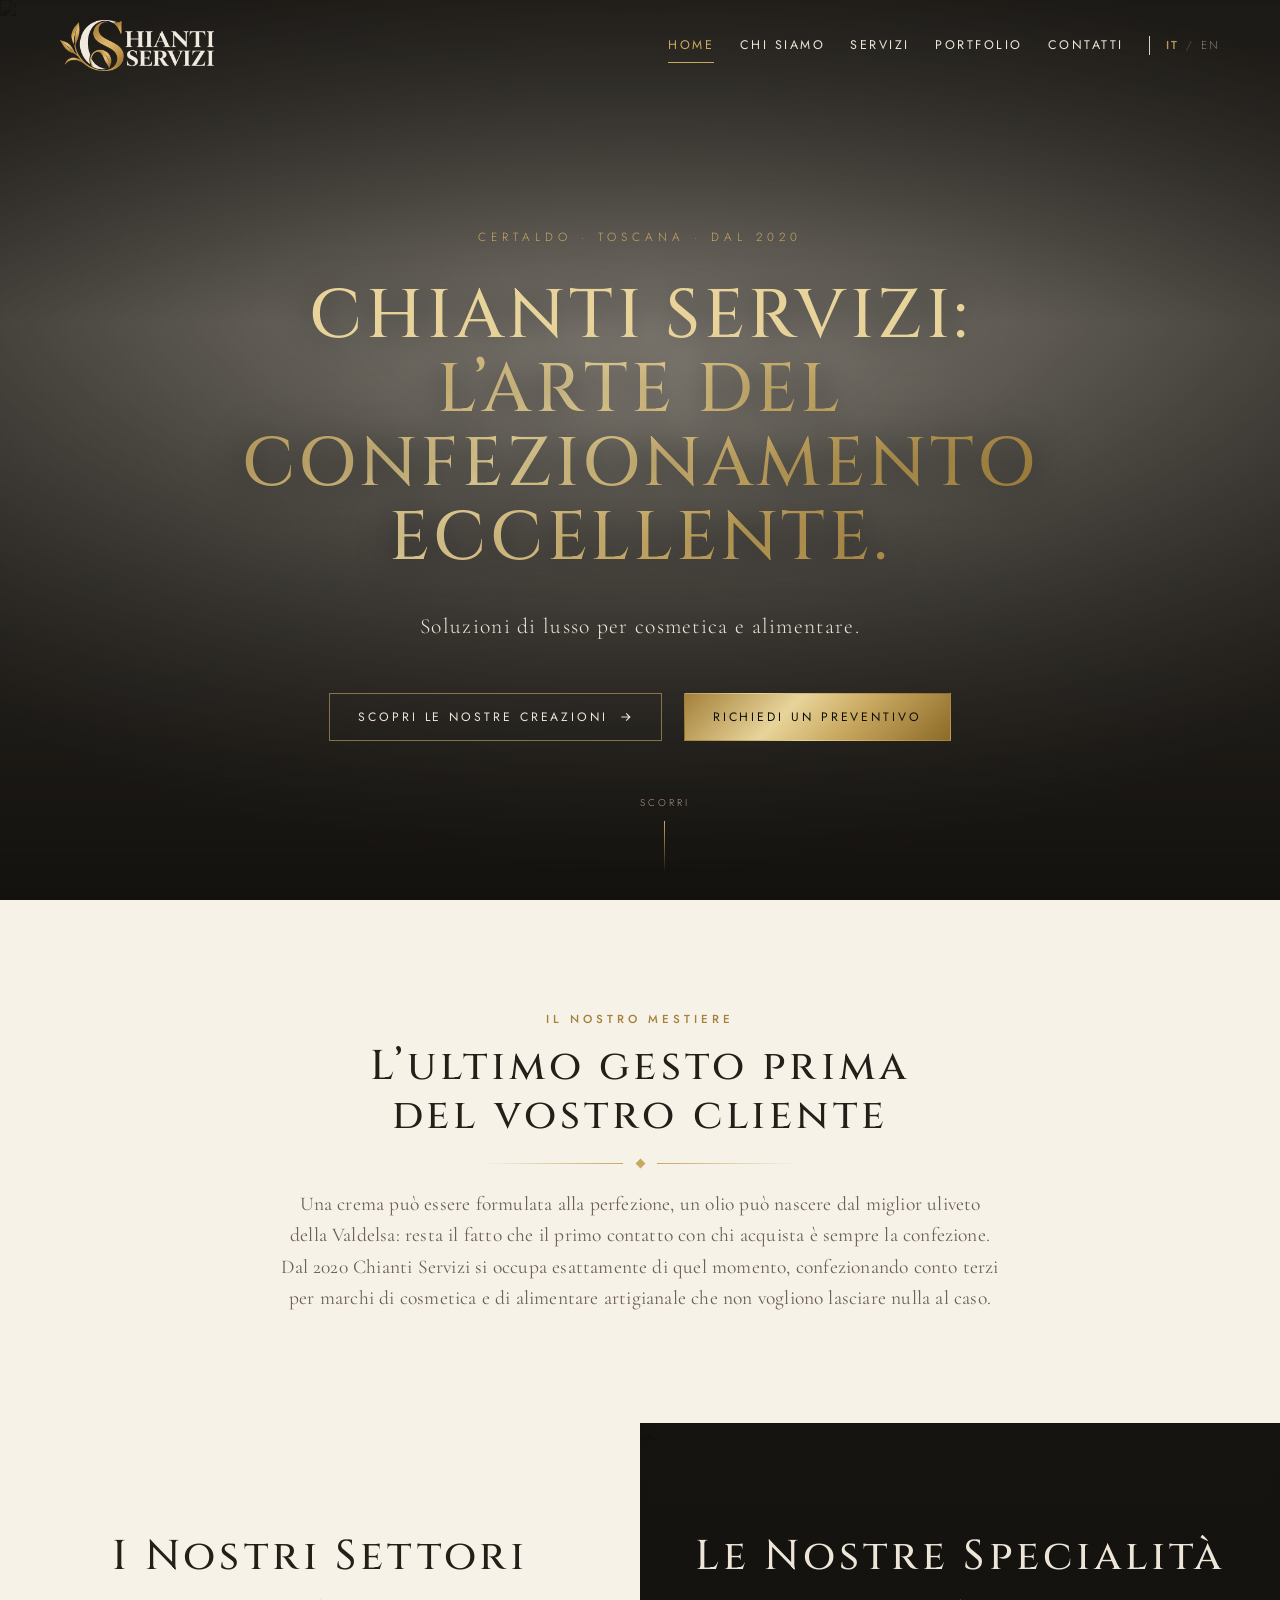
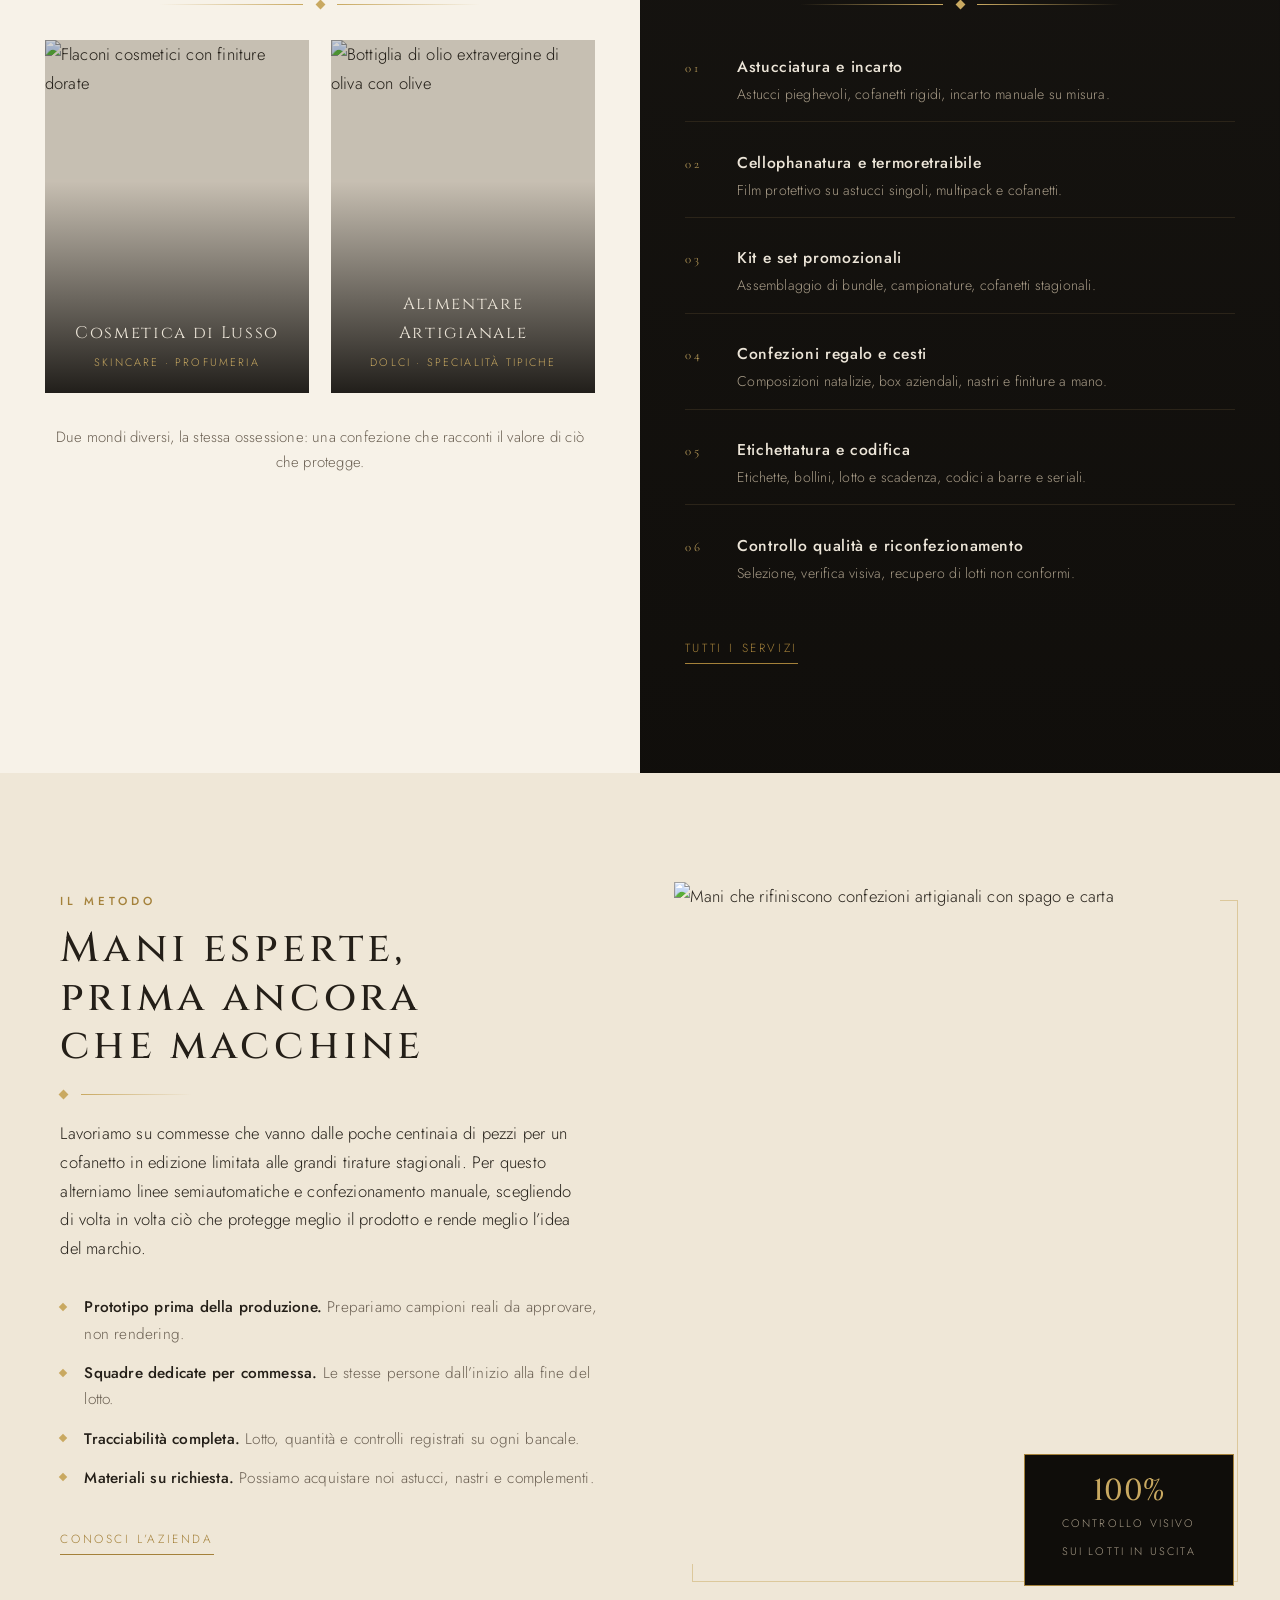
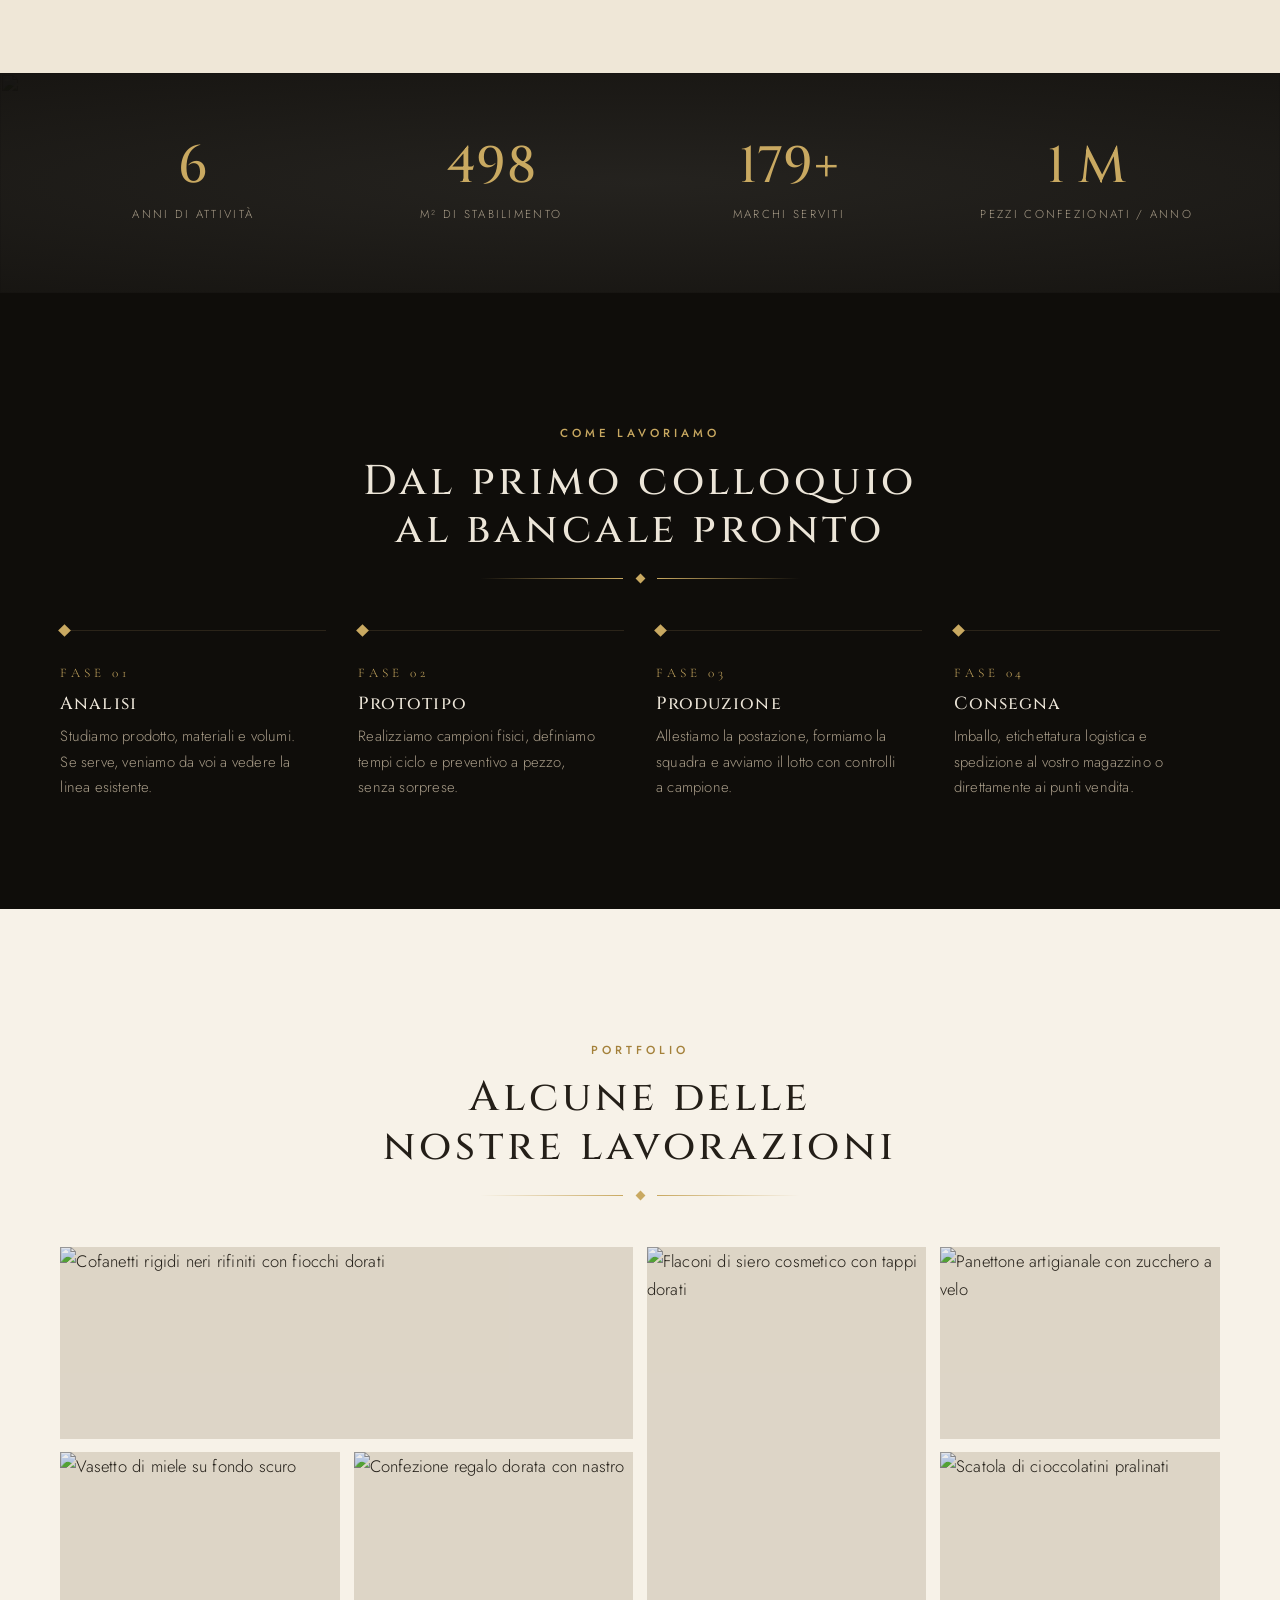
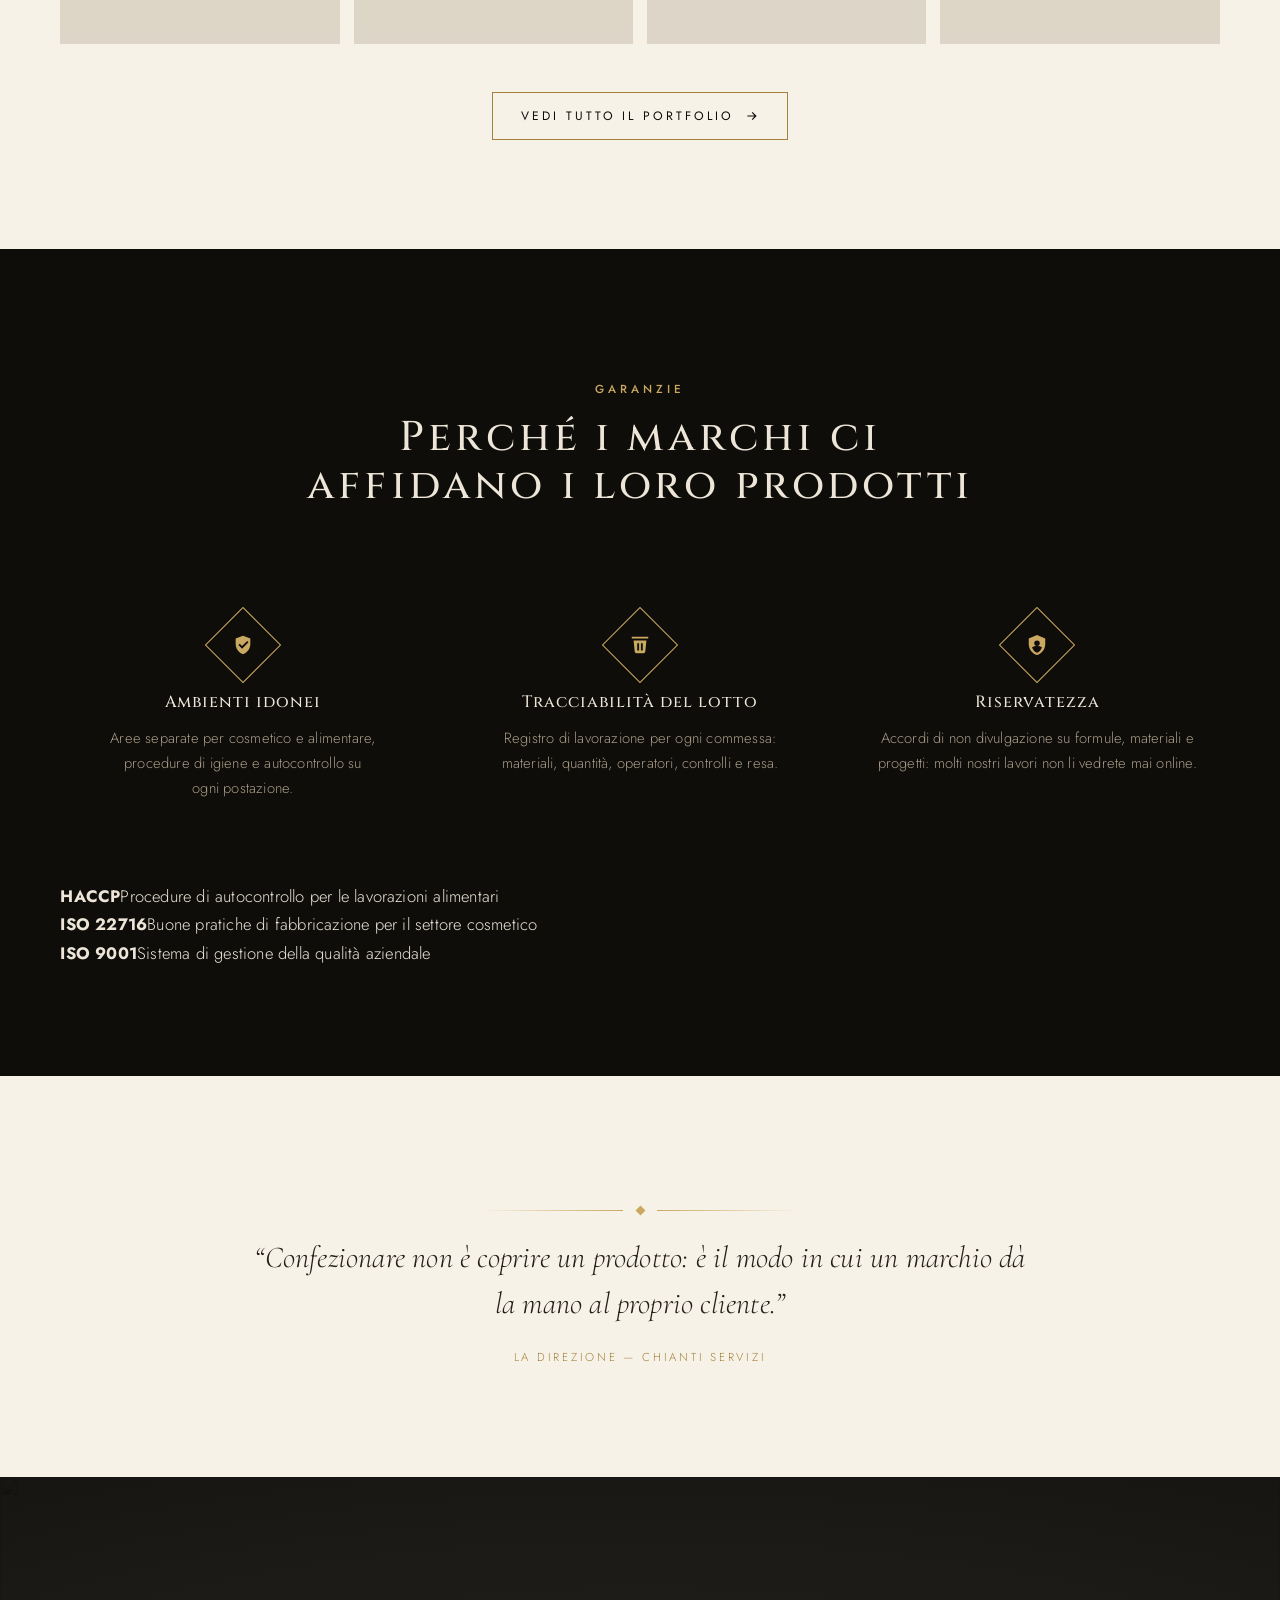
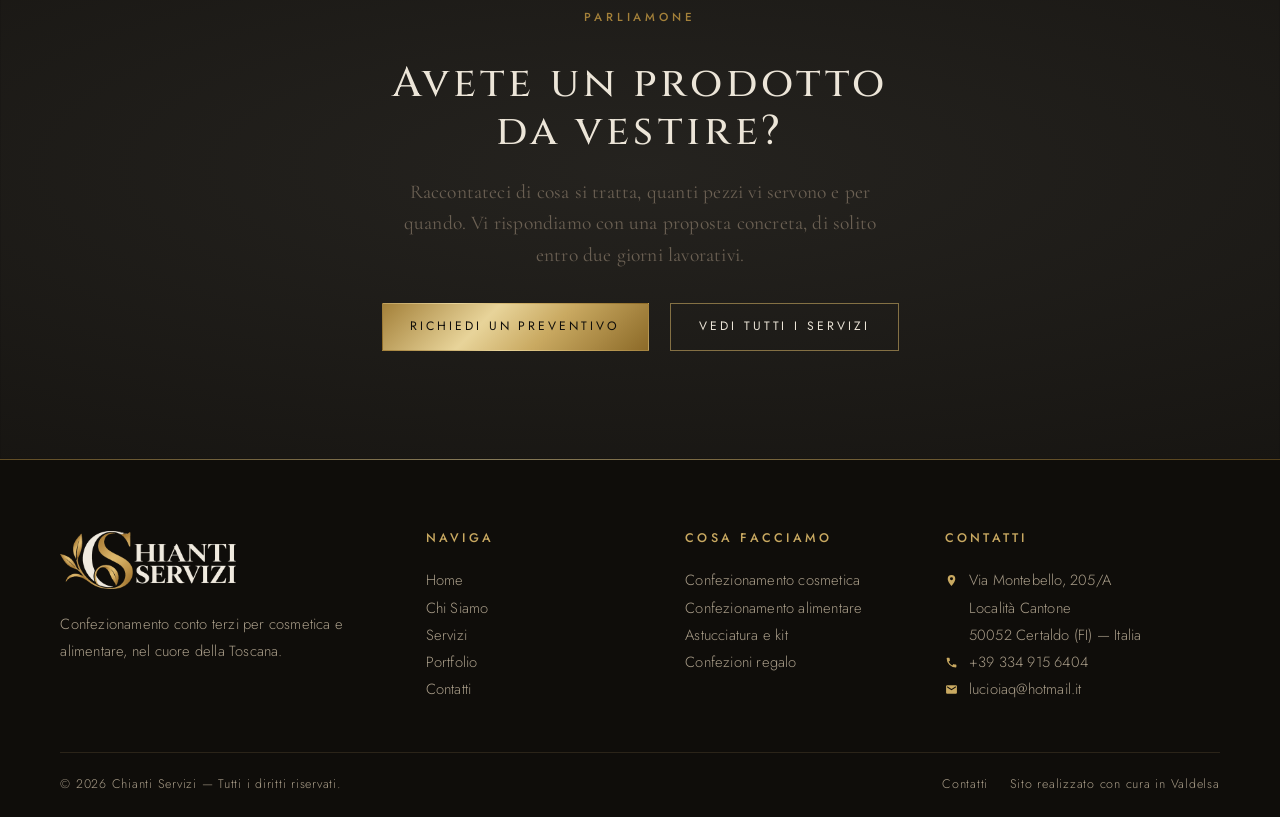
==== commit c8fc949a: "correzioni 1" ====
--- a/index.html
+++ b/index.html
@@ -4,7 +4,7 @@
 <meta charset="utf-8">
 <meta name="viewport" content="width=device-width, initial-scale=1">
 <title>Chianti Servizi | Packaging Eccellente | Cosmetica e Alimentare</title>
-<meta name="description" content="Confezionamento conto terzi per cosmetica e alimentare a Poggibonsi (Siena). Astucciatura, cellophanatura, kit promozionali, cofanetti e confezioni regalo di pregio.">
+<meta name="description" content="Confezionamento conto terzi per cosmetica e alimentare a Certaldo (Firenze). Astucciatura, cellophanatura, kit promozionali, cofanetti e confezioni regalo di pregio.">
 <meta name="author" content="Chianti Servizi">
 <meta name="theme-color" content="#0f0d0a">
 <link rel="canonical" href="./index.html">
@@ -39,16 +39,15 @@
   "description": "Confezionamento conto terzi per il settore cosmetico e alimentare.",
   "address": {
     "@type": "PostalAddress",
-    "streetAddress": "Via Rossini, 2",
-    "postalCode": "53036",
-    "addressLocality": "Poggibonsi",
-    "addressRegion": "SI",
+    "streetAddress": "Via Montebello, 205/A - Localita Cantone",
+    "postalCode": "50052",
+    "addressLocality": "Certaldo",
+    "addressRegion": "FI",
     "addressCountry": "IT"
   },
-  "geo": { "@type": "GeoCoordinates", "latitude": 43.4686, "longitude": 11.1474 },
-  "telephone": "+39 0577 000 000",
-  "email": "info@chiantiservizi.it",
-  "vatID": "01415280526",
+  "geo": { "@type": "GeoCoordinates", "latitude": 43.5925, "longitude": 11.0285 },
+  "telephone": "+39 334 915 6404",
+  "email": "lucioiaq@hotmail.it",
   "areaServed": "IT",
   "knowsLanguage": ["it", "en"]
 }
@@ -76,7 +75,7 @@
            alt="Flaconi e vasetti cosmetici con finiture dorate su fondo scuro" width="2000" height="1333" fetchpriority="high">
     </div>
     <div class="hero__content">
-      <p class="hero__kicker">Poggibonsi &middot; Toscana &middot; dal 1998</p>
+      <p class="hero__kicker">Certaldo &middot; Toscana &middot; dal 2020</p>
       <h1>Chianti Servizi: <span class="gold-text">l&rsquo;arte del confezionamento eccellente.</span></h1>
       <p class="hero__sub">Soluzioni di lusso per cosmetica e alimentare.</p>
       <div class="hero__actions">
@@ -101,7 +100,7 @@
       <div class="orn orn--tight" data-reveal style="--reveal-delay:140ms"><i></i></div>
       <p class="lead" data-reveal style="--reveal-delay:200ms">
         Una crema pu&ograve; essere formulata alla perfezione, un olio pu&ograve; nascere dal miglior uliveto della Valdelsa:
-        resta il fatto che il primo contatto con chi acquista &egrave; sempre la confezione. Da oltre vent&rsquo;anni
+        resta il fatto che il primo contatto con chi acquista &egrave; sempre la confezione. Dal 2020
         Chianti Servizi si occupa esattamente di quel momento, confezionando conto terzi per marchi
         di cosmetica e di alimentare artigianale che non vogliono lasciare nulla al caso.
       </p>
@@ -193,11 +192,11 @@
     <div class="wrap">
       <div class="stats" data-reveal-stagger>
         <div class="stat" data-reveal>
-          <div class="stat__value"><span data-count="25">25</span>+</div>
+          <div class="stat__value"><span data-count="6">6</span></div>
           <p class="stat__label">Anni di attivit&agrave;</p>
         </div>
         <div class="stat" data-reveal>
-          <div class="stat__value"><span data-count="3500">3.500</span></div>
+          <div class="stat__value"><span data-count="500">500</span></div>
           <p class="stat__label">m&sup2; di stabilimento</p>
         </div>
         <div class="stat" data-reveal>
@@ -205,7 +204,7 @@
           <p class="stat__label">Marchi serviti</p>
         </div>
         <div class="stat" data-reveal>
-          <div class="stat__value"><span data-count="4">4</span> M</div>
+          <div class="stat__value"><span data-count="1">1</span> M</div>
           <p class="stat__label">Pezzi confezionati / anno</p>
         </div>
       </div>
